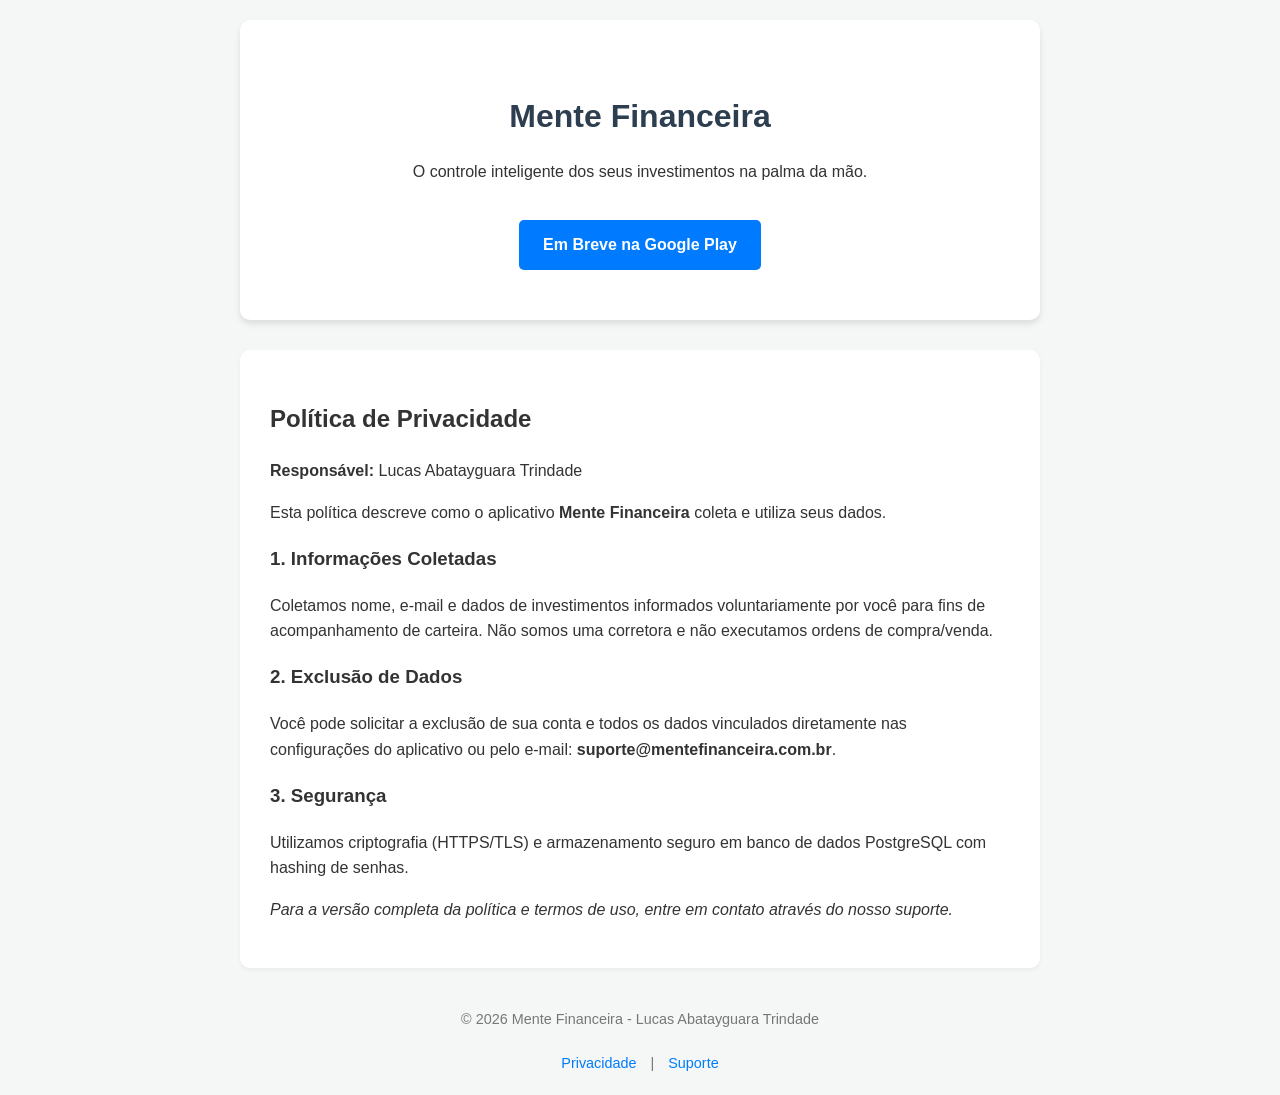
==== index.html @ f350d99e "feat: adiciona nova landing page para mente financeira" ====
<!doctype html>
<html lang="pt-br">
  <head>
    <meta charset="UTF-8" />
    <meta name="viewport" content="width=device-width, initial-scale=1.0" />
    <title>Mente Financeira - Seu App de Investimentos</title>
    <style>
      body {
        font-family:
          -apple-system, BlinkMacSystemFont, "Segoe UI", Roboto, Helvetica,
          Arial, sans-serif;
        line-height: 1.6;
        color: #333;
        max-width: 800px;
        margin: 0 auto;
        padding: 20px;
        background-color: #f4f7f6;
      }
      header {
        text-align: center;
        padding: 50px 0;
        background: #fff;
        border-radius: 10px;
        box-shadow: 0 4px 6px rgba(0, 0, 0, 0.1);
        margin-bottom: 30px;
      }
      h1 {
        color: #2c3e50;
        margin-bottom: 10px;
      }
      .content-box {
        background: #fff;
        padding: 30px;
        border-radius: 10px;
        box-shadow: 0 2px 4px rgba(0, 0, 0, 0.05);
      }
      .btn {
        display: inline-block;
        background: #007bff;
        color: white;
        padding: 12px 24px;
        text-decoration: none;
        border-radius: 5px;
        font-weight: bold;
        margin-top: 20px;
      }
      footer {
        text-align: center;
        margin-top: 40px;
        font-size: 0.9em;
        color: #777;
      }
      nav {
        margin-top: 20px;
      }
      nav a {
        margin: 0 10px;
        color: #007bff;
        text-decoration: none;
      }
      hr {
        border: 0;
        border-top: 1px solid #eee;
        margin: 30px 0;
      }
    </style>
  </head>
  <body>
    <header>
      <h1>Mente Financeira</h1>
      <p>O controle inteligente dos seus investimentos na palma da mão.</p>
      <div class="btn">Em Breve na Google Play</div>
    </header>

    <div class="content-box" id="politica">
      <h2>Política de Privacidade</h2>
      <p><strong>Responsável:</strong> Lucas Abatayguara Trindade</p>
      <p>
        Esta política descreve como o aplicativo
        <strong>Mente Financeira</strong> coleta e utiliza seus dados.
      </p>

      <h3>1. Informações Coletadas</h3>
      <p>
        Coletamos nome, e-mail e dados de investimentos informados
        voluntariamente por você para fins de acompanhamento de carteira. Não
        somos uma corretora e não executamos ordens de compra/venda.
      </p>

      <h3>2. Exclusão de Dados</h3>
      <p>
        Você pode solicitar a exclusão de sua conta e todos os dados vinculados
        diretamente nas configurações do aplicativo ou pelo e-mail:
        <strong>suporte@mentefinanceira.com.br</strong>.
      </p>

      <h3>3. Segurança</h3>
      <p>
        Utilizamos criptografia (HTTPS/TLS) e armazenamento seguro em banco de
        dados PostgreSQL com hashing de senhas.
      </p>

      <p>
        <em
          >Para a versão completa da política e termos de uso, entre em contato
          através do nosso suporte.</em
        >
      </p>
    </div>

    <footer>
      &copy; 2026 Mente Financeira - Lucas Abatayguara Trindade
      <nav>
        <a href="#politica">Privacidade</a> |
        <a href="mailto:suporte@mentefinanceira.com.br">Suporte</a>
      </nav>
    </footer>
  </body>
</html>
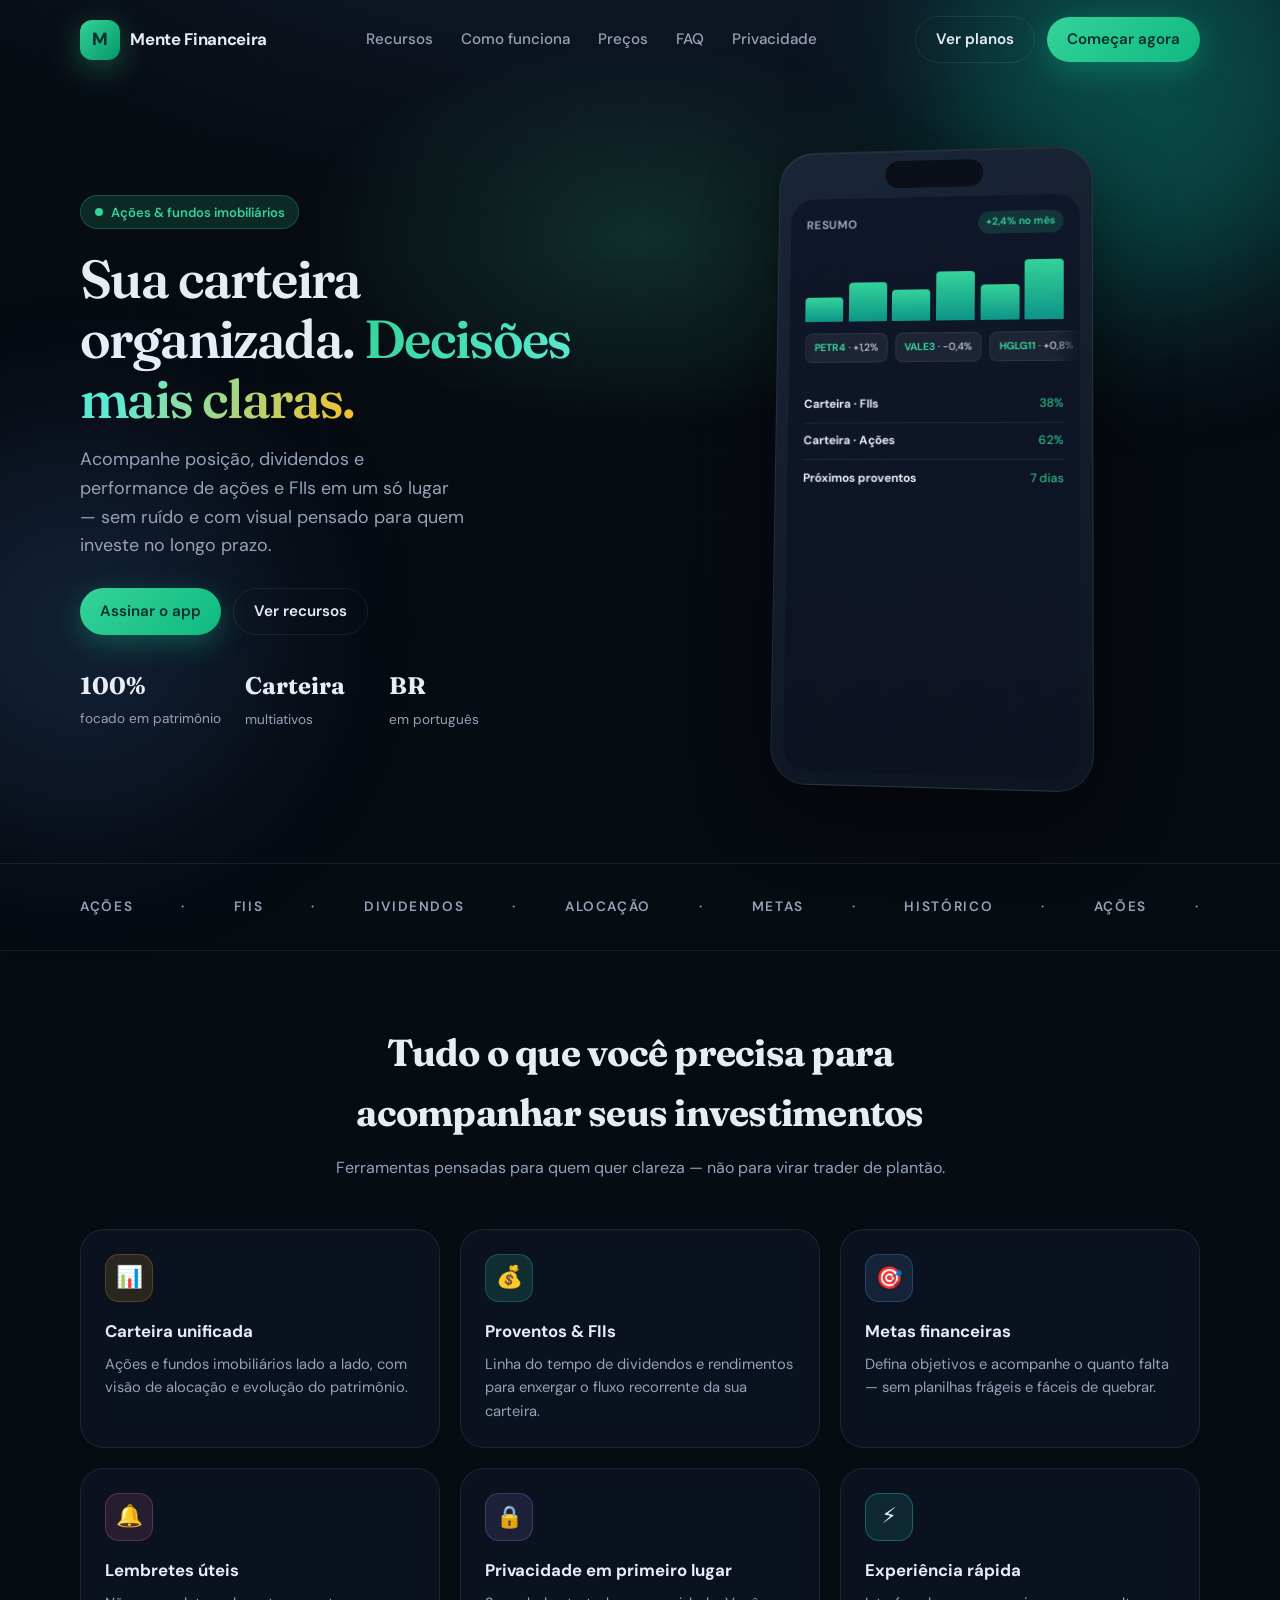
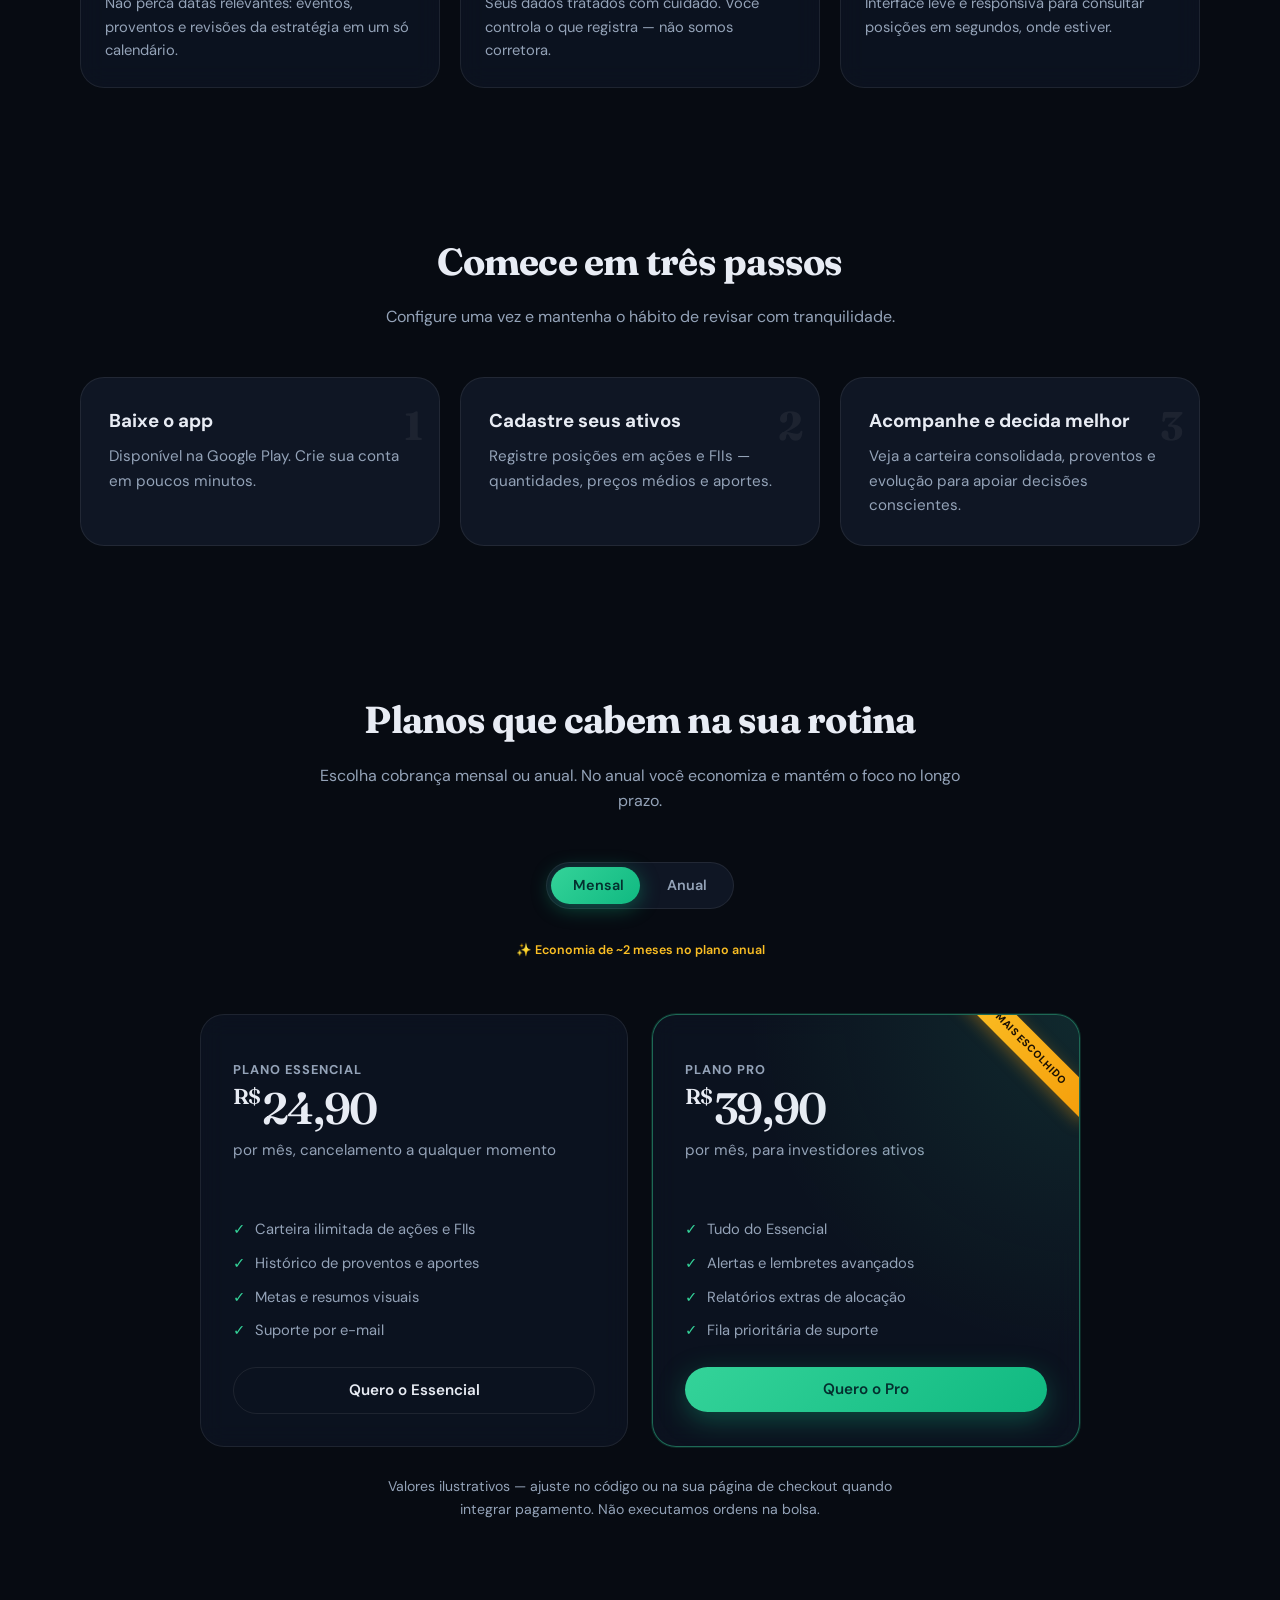
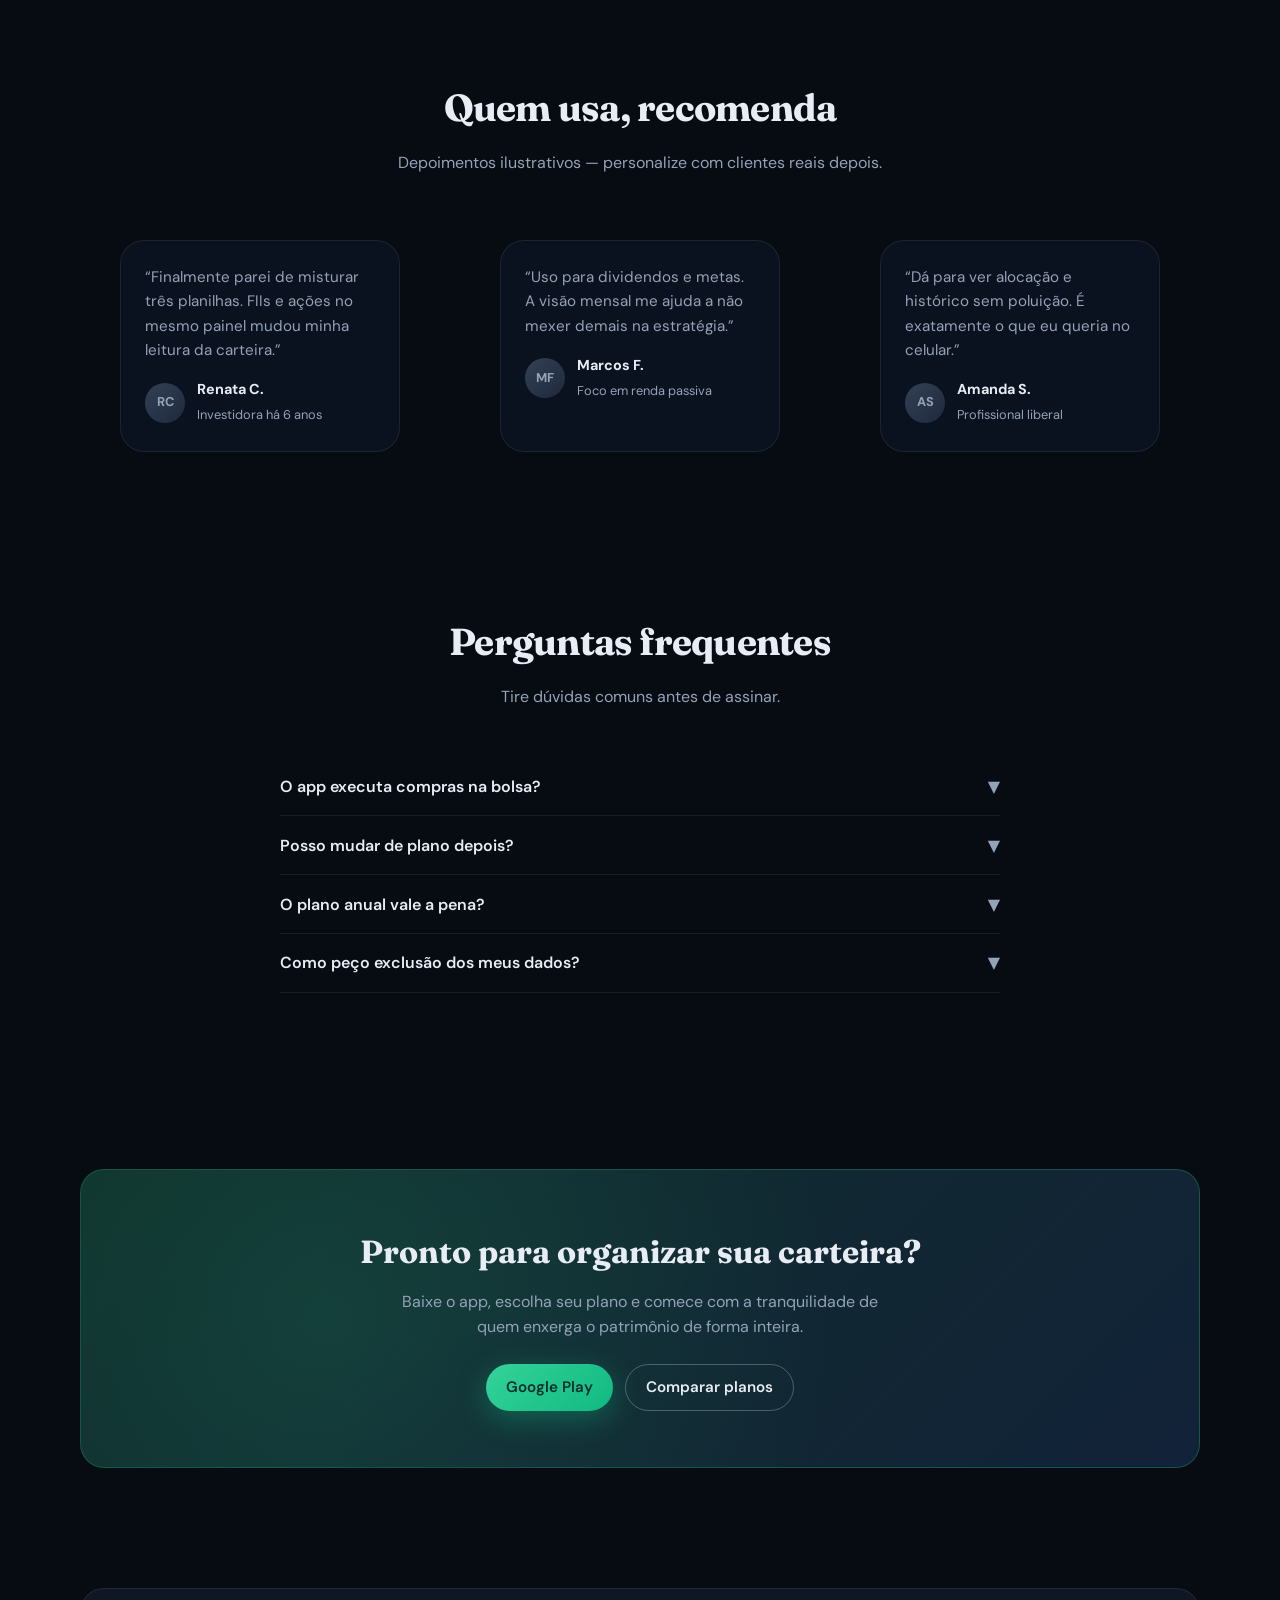
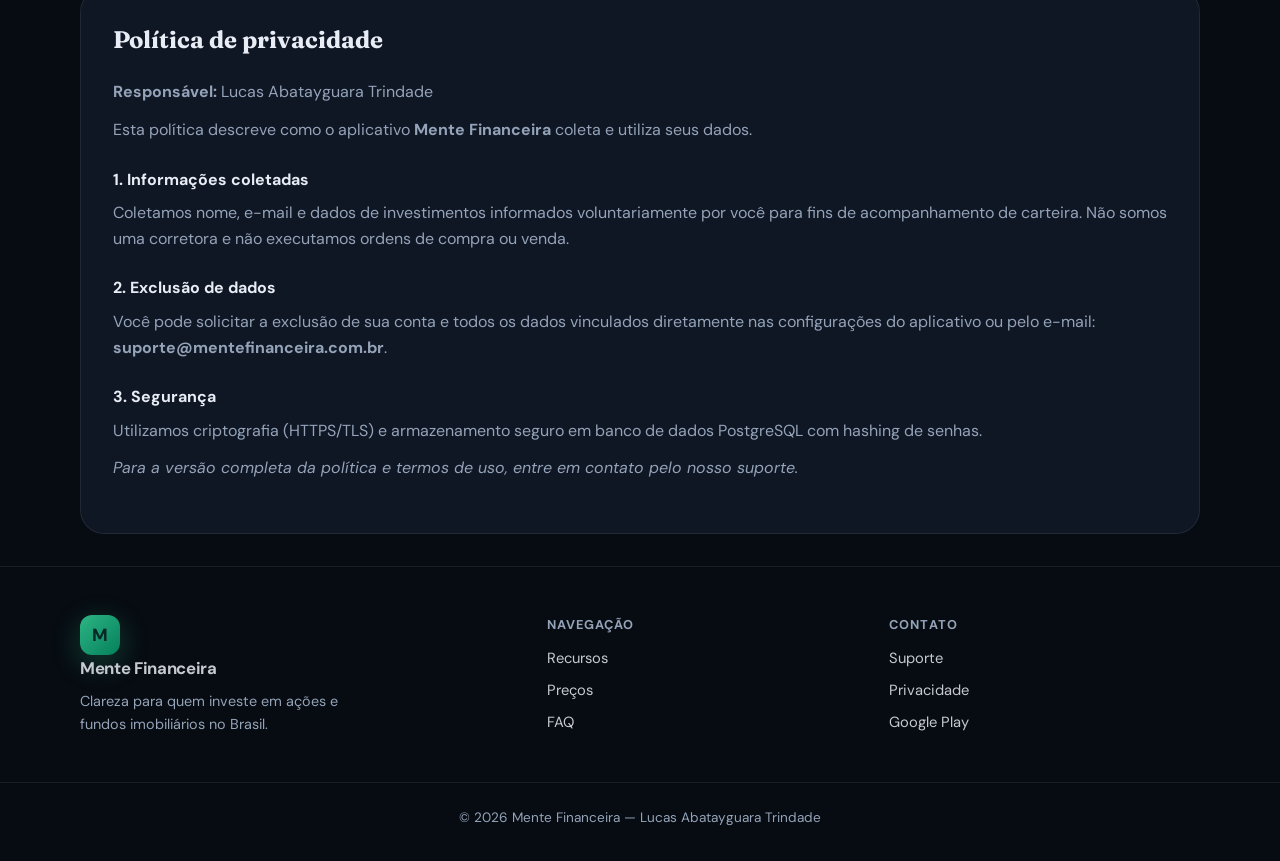
==== commit 87d086a7: "feat: criando landing page" ====
--- a/index.html
+++ b/index.html
@@ -1,119 +1,1957 @@
 <!doctype html>
-<html lang="pt-br">
+<html lang="pt-BR">
   <head>
     <meta charset="UTF-8" />
     <meta name="viewport" content="width=device-width, initial-scale=1.0" />
-    <title>Mente Financeira - Seu App de Investimentos</title>
+    <meta
+      name="description"
+      content="Mente Financeira — acompanhe ações e fundos imobiliários com clareza. Planos mensal e anual."
+    />
+    <title>Mente Financeira — Ações & FIIs na palma da mão</title>
+    <link rel="preconnect" href="https://fonts.googleapis.com" />
+    <link rel="preconnect" href="https://fonts.gstatic.com" crossorigin />
+    <link
+      href="https://fonts.googleapis.com/css2?family=DM+Sans:ital,opsz,wght@0,9..40,100..1000;1,9..40,100..1000&family=Fraunces:ital,opsz,wght@0,9..144,500;0,9..144,600;0,9..144,700;1,9..144,600&display=swap"
+      rel="stylesheet"
+    />
     <style>
+      :root {
+        --bg-deep: #070b12;
+        --bg-card: rgba(15, 22, 36, 0.72);
+        --bg-card-solid: #0f1624;
+        --border: rgba(255, 255, 255, 0.08);
+        --text: #e8ecf4;
+        --muted: #94a3b8;
+        --accent: #34d399;
+        --accent-dim: rgba(52, 211, 153, 0.15);
+        --gold: #fbbf24;
+        --gold-dim: rgba(251, 191, 36, 0.12);
+        --danger: #f87171;
+        --radius: 16px;
+        --radius-lg: 24px;
+        --shadow: 0 24px 80px rgba(0, 0, 0, 0.45);
+        --font-sans: "DM Sans", system-ui, -apple-system, sans-serif;
+        --font-display: "Fraunces", Georgia, serif;
+      }
+
+      *,
+      *::before,
+      *::after {
+        box-sizing: border-box;
+      }
+
+      html {
+        scroll-behavior: smooth;
+      }
+
+      @media (prefers-reduced-motion: reduce) {
+        html {
+          scroll-behavior: auto;
+        }
+        *,
+        *::before,
+        *::after {
+          animation-duration: 0.01ms !important;
+          animation-iteration-count: 1 !important;
+          transition-duration: 0.01ms !important;
+        }
+        .orb,
+        .grid-bg,
+        .hero-glow {
+          animation: none !important;
+        }
+      }
+
       body {
-        font-family:
-          -apple-system, BlinkMacSystemFont, "Segoe UI", Roboto, Helvetica,
-          Arial, sans-serif;
+        margin: 0;
+        font-family: var(--font-sans);
+        font-optical-sizing: auto;
+        color: var(--text);
+        background: var(--bg-deep);
         line-height: 1.6;
-        color: #333;
-        max-width: 800px;
-        margin: 0 auto;
-        padding: 20px;
-        background-color: #f4f7f6;
-      }
-      header {
+        overflow-x: hidden;
+      }
+
+      .skip-link {
+        position: absolute;
+        left: -999px;
+        top: 0;
+        background: var(--accent);
+        color: #042f2e;
+        padding: 0.75rem 1rem;
+        z-index: 9999;
+        font-weight: 600;
+        border-radius: 0 0 8px 0;
+      }
+      .skip-link:focus {
+        left: 0;
+      }
+
+      /* Ambient background */
+      .page-bg {
+        position: fixed;
+        inset: 0;
+        z-index: -2;
+        background: radial-gradient(
+            ellipse 120% 80% at 50% -20%,
+            #122032 0%,
+            var(--bg-deep) 55%
+          ),
+          var(--bg-deep);
+      }
+
+      .grid-bg {
+        position: fixed;
+        inset: 0;
+        z-index: -1;
+        background-image: linear-gradient(
+            rgba(255, 255, 255, 0.03) 1px,
+            transparent 1px
+          ),
+          linear-gradient(90deg, rgba(255, 255, 255, 0.03) 1px, transparent 1px);
+        background-size: 64px 64px;
+        mask-image: radial-gradient(ellipse 80% 60% at 50% 30%, black, transparent);
+        animation: grid-pan 80s linear infinite;
+        opacity: 0.5;
+      }
+
+      @keyframes grid-pan {
+        0% {
+          background-position: 0 0, 0 0;
+        }
+        100% {
+          background-position: 64px 64px, 64px 64px;
+        }
+      }
+
+      .orb {
+        position: fixed;
+        border-radius: 50%;
+        filter: blur(80px);
+        opacity: 0.45;
+        z-index: -1;
+        pointer-events: none;
+      }
+      .orb-1 {
+        width: 420px;
+        height: 420px;
+        background: #0d9488;
+        top: -120px;
+        right: -80px;
+        animation: float-1 18s ease-in-out infinite;
+      }
+      .orb-2 {
+        width: 360px;
+        height: 360px;
+        background: #1e3a5f;
+        bottom: 10%;
+        left: -100px;
+        animation: float-2 22s ease-in-out infinite;
+      }
+
+      @keyframes float-1 {
+        0%,
+        100% {
+          transform: translate(0, 0) scale(1);
+        }
+        50% {
+          transform: translate(-40px, 30px) scale(1.05);
+        }
+      }
+      @keyframes float-2 {
+        0%,
+        100% {
+          transform: translate(0, 0);
+        }
+        50% {
+          transform: translate(50px, -40px);
+        }
+      }
+
+      .container {
+        width: min(1120px, 92vw);
+        margin-inline: auto;
+      }
+
+      /* Header */
+      .site-header {
+        position: sticky;
+        top: 0;
+        z-index: 100;
+        padding: 1rem 0;
+        transition:
+          background 0.35s ease,
+          backdrop-filter 0.35s ease,
+          box-shadow 0.35s ease;
+      }
+      .site-header.is-scrolled {
+        background: rgba(7, 11, 18, 0.75);
+        backdrop-filter: blur(16px);
+        -webkit-backdrop-filter: blur(16px);
+        box-shadow: 0 1px 0 var(--border);
+      }
+
+      .header-inner {
+        display: flex;
+        align-items: center;
+        justify-content: space-between;
+        gap: 1rem;
+      }
+
+      .brand {
+        display: flex;
+        align-items: center;
+        gap: 0.65rem;
+        text-decoration: none;
+        color: var(--text);
+      }
+
+      .brand-mark {
+        width: 40px;
+        height: 40px;
+        border-radius: 12px;
+        background: linear-gradient(135deg, var(--accent), #059669);
+        display: grid;
+        place-items: center;
+        font-weight: 800;
+        font-size: 1.1rem;
+        color: #042f2e;
+        box-shadow: 0 8px 32px rgba(52, 211, 153, 0.35);
+        animation: mark-pulse 3s ease-in-out infinite;
+      }
+
+      @keyframes mark-pulse {
+        0%,
+        100% {
+          box-shadow: 0 8px 32px rgba(52, 211, 153, 0.35);
+        }
+        50% {
+          box-shadow: 0 12px 40px rgba(52, 211, 153, 0.5);
+        }
+      }
+
+      .brand-text {
+        font-weight: 700;
+        letter-spacing: -0.02em;
+        font-size: 1.05rem;
+      }
+
+      .nav-desktop {
+        display: flex;
+        align-items: center;
+        gap: 1.75rem;
+      }
+      .nav-desktop a {
+        color: var(--muted);
+        text-decoration: none;
+        font-size: 0.95rem;
+        font-weight: 500;
+        transition: color 0.2s;
+        position: relative;
+      }
+      .nav-desktop a::after {
+        content: "";
+        position: absolute;
+        left: 0;
+        bottom: -4px;
+        width: 0;
+        height: 2px;
+        background: var(--accent);
+        transition: width 0.25s ease;
+      }
+      .nav-desktop a:hover {
+        color: var(--text);
+      }
+      .nav-desktop a:hover::after {
+        width: 100%;
+      }
+
+      .header-actions {
+        display: flex;
+        align-items: center;
+        gap: 0.75rem;
+      }
+
+      .btn {
+        display: inline-flex;
+        align-items: center;
+        justify-content: center;
+        gap: 0.5rem;
+        padding: 0.65rem 1.25rem;
+        border-radius: 999px;
+        font-weight: 600;
+        font-size: 0.95rem;
+        text-decoration: none;
+        border: none;
+        cursor: pointer;
+        font-family: inherit;
+        transition:
+          transform 0.2s ease,
+          box-shadow 0.2s ease,
+          background 0.2s;
+      }
+      .btn:active {
+        transform: scale(0.97);
+      }
+
+      .btn-ghost {
+        background: transparent;
+        color: var(--text);
+        border: 1px solid var(--border);
+      }
+      .btn-ghost:hover {
+        border-color: rgba(255, 255, 255, 0.2);
+        background: rgba(255, 255, 255, 0.04);
+      }
+
+      .btn-primary {
+        background: linear-gradient(135deg, var(--accent), #10b981);
+        color: #042f2e;
+        box-shadow: 0 8px 28px rgba(16, 185, 129, 0.35);
+      }
+      .btn-primary:hover {
+        box-shadow: 0 12px 36px rgba(16, 185, 129, 0.45);
+        transform: translateY(-1px);
+      }
+
+      .menu-toggle {
+        display: none;
+        width: 44px;
+        height: 44px;
+        border-radius: 12px;
+        border: 1px solid var(--border);
+        background: var(--bg-card);
+        color: var(--text);
+        cursor: pointer;
+        align-items: center;
+        justify-content: center;
+      }
+
+      .nav-mobile {
+        display: none;
+        flex-direction: column;
+        gap: 0.5rem;
+        padding: 1rem 0 0;
+        border-top: 1px solid var(--border);
+        margin-top: 1rem;
+        animation: slide-down 0.35s ease;
+      }
+      .nav-mobile.is-open {
+        display: flex;
+      }
+      .nav-mobile a {
+        color: var(--text);
+        text-decoration: none;
+        padding: 0.65rem 0;
+        font-weight: 500;
+      }
+
+      @keyframes slide-down {
+        from {
+          opacity: 0;
+          transform: translateY(-8px);
+        }
+        to {
+          opacity: 1;
+          transform: translateY(0);
+        }
+      }
+
+      @media (max-width: 900px) {
+        .nav-desktop {
+          display: none;
+        }
+        .menu-toggle {
+          display: flex;
+        }
+        .header-actions .btn-ghost {
+          display: none;
+        }
+      }
+
+      /* Reveal on scroll */
+      .reveal {
+        opacity: 0;
+        transform: translateY(28px);
+        transition:
+          opacity 0.7s cubic-bezier(0.22, 1, 0.36, 1),
+          transform 0.7s cubic-bezier(0.22, 1, 0.36, 1);
+      }
+      .reveal.is-visible {
+        opacity: 1;
+        transform: translateY(0);
+      }
+
+      .reveal-stagger > * {
+        opacity: 0;
+        transform: translateY(22px);
+        transition:
+          opacity 0.65s cubic-bezier(0.22, 1, 0.36, 1),
+          transform 0.65s cubic-bezier(0.22, 1, 0.36, 1);
+      }
+      .reveal-stagger.is-visible > * {
+        opacity: 1;
+        transform: translateY(0);
+      }
+      .reveal-stagger.is-visible > *:nth-child(1) {
+        transition-delay: 0.05s;
+      }
+      .reveal-stagger.is-visible > *:nth-child(2) {
+        transition-delay: 0.1s;
+      }
+      .reveal-stagger.is-visible > *:nth-child(3) {
+        transition-delay: 0.15s;
+      }
+      .reveal-stagger.is-visible > *:nth-child(4) {
+        transition-delay: 0.2s;
+      }
+      .reveal-stagger.is-visible > *:nth-child(5) {
+        transition-delay: 0.25s;
+      }
+      .reveal-stagger.is-visible > *:nth-child(6) {
+        transition-delay: 0.3s;
+      }
+
+      /* Hero */
+      .hero {
+        padding: 4rem 0 5rem;
+        position: relative;
+      }
+
+      .hero-glow {
+        position: absolute;
+        top: 20%;
+        left: 50%;
+        translate: -50% -50%;
+        width: min(700px, 90vw);
+        height: 400px;
+        background: radial-gradient(
+          ellipse,
+          rgba(52, 211, 153, 0.18),
+          transparent 70%
+        );
+        pointer-events: none;
+        animation: hero-breathe 6s ease-in-out infinite;
+      }
+
+      @keyframes hero-breathe {
+        0%,
+        100% {
+          opacity: 0.7;
+          transform: translate(-50%, -50%) scale(1);
+        }
+        50% {
+          opacity: 1;
+          transform: translate(-50%, -50%) scale(1.05);
+        }
+      }
+
+      .hero-grid {
+        display: grid;
+        grid-template-columns: 1fr 1fr;
+        gap: 3rem;
+        align-items: center;
+      }
+
+      @media (max-width: 900px) {
+        .hero-grid {
+          grid-template-columns: 1fr;
+        }
+      }
+
+      .badge-row {
+        display: inline-flex;
+        align-items: center;
+        gap: 0.5rem;
+        padding: 0.35rem 0.85rem;
+        border-radius: 999px;
+        background: var(--accent-dim);
+        border: 1px solid rgba(52, 211, 153, 0.25);
+        color: var(--accent);
+        font-size: 0.82rem;
+        font-weight: 600;
+        margin-bottom: 1.25rem;
+        animation: fade-in-up 0.8s ease both;
+      }
+
+      .badge-dot {
+        width: 8px;
+        height: 8px;
+        border-radius: 50%;
+        background: var(--accent);
+        animation: blink 1.5s ease-in-out infinite;
+      }
+
+      @keyframes blink {
+        0%,
+        100% {
+          opacity: 1;
+        }
+        50% {
+          opacity: 0.35;
+        }
+      }
+
+      @keyframes fade-in-up {
+        from {
+          opacity: 0;
+          transform: translateY(16px);
+        }
+        to {
+          opacity: 1;
+          transform: translateY(0);
+        }
+      }
+
+      .hero h1 {
+        font-family: var(--font-display);
+        font-size: clamp(2.25rem, 5vw, 3.35rem);
+        font-weight: 600;
+        line-height: 1.12;
+        letter-spacing: -0.03em;
+        margin: 0 0 1rem;
+        animation: fade-in-up 0.9s ease 0.1s both;
+      }
+
+      .hero h1 span {
+        background: linear-gradient(120deg, var(--accent), #5eead4, var(--gold));
+        -webkit-background-clip: text;
+        background-clip: text;
+        color: transparent;
+      }
+
+      .hero-lead {
+        color: var(--muted);
+        font-size: 1.12rem;
+        max-width: 32ch;
+        margin: 0 0 1.75rem;
+        animation: fade-in-up 0.9s ease 0.2s both;
+      }
+
+      .hero-cta {
+        display: flex;
+        flex-wrap: wrap;
+        gap: 0.75rem;
+        margin-bottom: 2rem;
+        animation: fade-in-up 0.9s ease 0.3s both;
+      }
+
+      .hero-metrics {
+        display: flex;
+        flex-wrap: wrap;
+        gap: 1.5rem;
+        animation: fade-in-up 0.9s ease 0.4s both;
+      }
+
+      .metric {
+        min-width: 120px;
+      }
+      .metric strong {
+        display: block;
+        font-size: 1.5rem;
+        font-family: var(--font-display);
+        color: var(--text);
+      }
+      .metric span {
+        font-size: 0.85rem;
+        color: var(--muted);
+      }
+
+      /* Phone mockup */
+      .mock-wrap {
+        perspective: 1200px;
+        animation: fade-in-up 1s ease 0.35s both;
+      }
+
+      .phone {
+        margin-inline: auto;
+        width: min(320px, 85vw);
+        aspect-ratio: 9 / 18;
+        border-radius: 36px;
+        background: linear-gradient(160deg, #1a2538, #0d1520);
+        border: 1px solid var(--border);
+        box-shadow:
+          var(--shadow),
+          inset 0 1px 0 rgba(255, 255, 255, 0.06);
+        padding: 12px;
+        position: relative;
+        transform: rotateY(-6deg) rotateX(4deg);
+        transition: transform 0.6s cubic-bezier(0.22, 1, 0.36, 1);
+      }
+
+      .mock-wrap:hover .phone {
+        transform: rotateY(0deg) rotateX(0deg) translateY(-8px);
+      }
+
+      .phone-notch {
+        position: absolute;
+        top: 10px;
+        left: 50%;
+        translate: -50%;
+        width: 100px;
+        height: 28px;
+        background: #0a0f18;
+        border-radius: 20px;
+      }
+
+      .phone-screen {
+        margin-top: 36px;
+        height: calc(100% - 36px);
+        border-radius: 24px;
+        background: linear-gradient(180deg, #0f172a 0%, #0c1220 100%);
+        overflow: hidden;
+        position: relative;
+      }
+
+      .screen-header {
+        padding: 1rem 1rem 0.5rem;
+        display: flex;
+        justify-content: space-between;
+        align-items: center;
+      }
+      .screen-title {
+        font-size: 0.75rem;
+        font-weight: 700;
+        letter-spacing: 0.04em;
+        color: var(--muted);
+        text-transform: uppercase;
+      }
+      .screen-pill {
+        font-size: 0.65rem;
+        padding: 0.2rem 0.5rem;
+        border-radius: 999px;
+        background: var(--accent-dim);
+        color: var(--accent);
+        font-weight: 600;
+      }
+
+      .chart-bars {
+        display: flex;
+        align-items: flex-end;
+        gap: 6px;
+        height: 72px;
+        padding: 0 1rem;
+        margin-top: 0.5rem;
+      }
+      .bar {
+        flex: 1;
+        border-radius: 4px 4px 0 0;
+        background: linear-gradient(180deg, var(--accent), #0d9488);
+        animation: bar-grow 1.2s ease both;
+      }
+      .bar:nth-child(1) {
+        height: 35%;
+        animation-delay: 0.1s;
+      }
+      .bar:nth-child(2) {
+        height: 55%;
+        animation-delay: 0.2s;
+      }
+      .bar:nth-child(3) {
+        height: 45%;
+        animation-delay: 0.3s;
+      }
+      .bar:nth-child(4) {
+        height: 70%;
+        animation-delay: 0.4s;
+      }
+      .bar:nth-child(5) {
+        height: 50%;
+        animation-delay: 0.5s;
+      }
+      .bar:nth-child(6) {
+        height: 85%;
+        animation-delay: 0.6s;
+      }
+
+      @keyframes bar-grow {
+        from {
+          transform: scaleY(0);
+          transform-origin: bottom;
+        }
+        to {
+          transform: scaleY(1);
+          transform-origin: bottom;
+        }
+      }
+
+      .ticker-row {
+        display: flex;
+        gap: 0.5rem;
+        padding: 0.75rem 1rem;
+        overflow: hidden;
+        mask-image: linear-gradient(90deg, transparent, black 8%, black 92%, transparent);
+      }
+      .ticker {
+        display: flex;
+        gap: 0.5rem;
+        animation: ticker 18s linear infinite;
+      }
+
+      @keyframes ticker {
+        0% {
+          transform: translateX(0);
+        }
+        100% {
+          transform: translateX(-50%);
+        }
+      }
+
+      .chip {
+        flex-shrink: 0;
+        font-size: 0.65rem;
+        padding: 0.35rem 0.55rem;
+        border-radius: 8px;
+        background: rgba(255, 255, 255, 0.06);
+        border: 1px solid var(--border);
+        white-space: nowrap;
+      }
+      .chip b {
+        color: var(--accent);
+      }
+
+      .asset-list {
+        padding: 0.75rem 1rem;
+      }
+      .asset {
+        display: flex;
+        align-items: center;
+        justify-content: space-between;
+        padding: 0.55rem 0;
+        border-bottom: 1px solid var(--border);
+        font-size: 0.75rem;
+      }
+      .asset:last-child {
+        border-bottom: none;
+      }
+      .asset .sym {
+        font-weight: 700;
+        color: var(--text);
+      }
+      .asset .up {
+        color: var(--accent);
+      }
+
+      /* Logo strip */
+      .strip {
+        padding: 2rem 0;
+        border-block: 1px solid var(--border);
+        overflow: hidden;
+      }
+      .strip-inner {
+        display: flex;
+        gap: 3rem;
+        animation: marquee 28s linear infinite;
+        width: max-content;
+        color: var(--muted);
+        font-size: 0.85rem;
+        font-weight: 600;
+        text-transform: uppercase;
+        letter-spacing: 0.12em;
+      }
+
+      @keyframes marquee {
+        0% {
+          transform: translateX(0);
+        }
+        100% {
+          transform: translateX(-50%);
+        }
+      }
+
+      /* Sections */
+      section {
+        padding: 4.5rem 0;
+      }
+
+      .section-head {
         text-align: center;
-        padding: 50px 0;
-        background: #fff;
-        border-radius: 10px;
-        box-shadow: 0 4px 6px rgba(0, 0, 0, 0.1);
-        margin-bottom: 30px;
-      }
-      h1 {
-        color: #2c3e50;
-        margin-bottom: 10px;
-      }
-      .content-box {
-        background: #fff;
-        padding: 30px;
-        border-radius: 10px;
-        box-shadow: 0 2px 4px rgba(0, 0, 0, 0.05);
-      }
-      .btn {
-        display: inline-block;
-        background: #007bff;
-        color: white;
-        padding: 12px 24px;
+        max-width: 640px;
+        margin: 0 auto 3rem;
+      }
+      .section-head h2 {
+        font-family: var(--font-display);
+        font-size: clamp(1.75rem, 3.5vw, 2.35rem);
+        margin: 0 0 0.75rem;
+        letter-spacing: -0.02em;
+      }
+      .section-head p {
+        color: var(--muted);
+        margin: 0;
+      }
+
+      .features {
+        display: grid;
+        grid-template-columns: repeat(3, 1fr);
+        gap: 1.25rem;
+      }
+
+      @media (max-width: 900px) {
+        .features {
+          grid-template-columns: 1fr;
+        }
+      }
+
+      .feature-card {
+        background: var(--bg-card);
+        border: 1px solid var(--border);
+        border-radius: var(--radius-lg);
+        padding: 1.5rem;
+        backdrop-filter: blur(12px);
+        transition:
+          transform 0.35s cubic-bezier(0.22, 1, 0.36, 1),
+          border-color 0.35s,
+          box-shadow 0.35s;
+      }
+      .feature-card:hover {
+        transform: translateY(-6px);
+        border-color: rgba(52, 211, 153, 0.35);
+        box-shadow: 0 20px 50px rgba(0, 0, 0, 0.35);
+      }
+
+      .feature-icon {
+        width: 48px;
+        height: 48px;
+        border-radius: 14px;
+        display: grid;
+        place-items: center;
+        font-size: 1.35rem;
+        margin-bottom: 1rem;
+        background: var(--gold-dim);
+        border: 1px solid rgba(251, 191, 36, 0.2);
+      }
+      .feature-card:nth-child(2) .feature-icon {
+        background: var(--accent-dim);
+        border-color: rgba(52, 211, 153, 0.25);
+      }
+      .feature-card:nth-child(3) .feature-icon {
+        background: rgba(96, 165, 250, 0.12);
+        border-color: rgba(96, 165, 250, 0.25);
+      }
+      .feature-card:nth-child(4) .feature-icon {
+        background: rgba(244, 114, 182, 0.12);
+        border-color: rgba(244, 114, 182, 0.25);
+      }
+      .feature-card:nth-child(5) .feature-icon {
+        background: rgba(167, 139, 250, 0.12);
+        border-color: rgba(167, 139, 250, 0.25);
+      }
+      .feature-card:nth-child(6) .feature-icon {
+        background: rgba(52, 211, 211, 0.12);
+        border-color: rgba(45, 212, 191, 0.35);
+      }
+
+      .feature-card h3 {
+        margin: 0 0 0.5rem;
+        font-size: 1.05rem;
+      }
+      .feature-card p {
+        margin: 0;
+        color: var(--muted);
+        font-size: 0.92rem;
+      }
+
+      /* Steps */
+      .steps {
+        display: grid;
+        grid-template-columns: repeat(3, 1fr);
+        gap: 1.25rem;
+        counter-reset: step;
+      }
+
+      @media (max-width: 768px) {
+        .steps {
+          grid-template-columns: 1fr;
+        }
+      }
+
+      .step {
+        position: relative;
+        padding: 1.75rem;
+        border-radius: var(--radius-lg);
+        background: var(--bg-card-solid);
+        border: 1px solid var(--border);
+        overflow: hidden;
+      }
+      .step::before {
+        counter-increment: step;
+        content: counter(step);
+        position: absolute;
+        right: 1rem;
+        top: 1rem;
+        font-family: var(--font-display);
+        font-size: 2.5rem;
+        font-weight: 700;
+        color: rgba(255, 255, 255, 0.06);
+      }
+      .step h3 {
+        margin: 0 0 0.5rem;
+      }
+      .step p {
+        margin: 0;
+        color: var(--muted);
+        font-size: 0.95rem;
+      }
+
+      /* Pricing */
+      .pricing-toggle-wrap {
+        display: flex;
+        flex-direction: column;
+        align-items: center;
+        gap: 1.25rem;
+        margin-bottom: 2.5rem;
+      }
+
+      .pricing-toggle {
+        display: inline-flex;
+        padding: 4px;
+        border-radius: 999px;
+        background: var(--bg-card-solid);
+        border: 1px solid var(--border);
+        position: relative;
+      }
+
+      .pricing-toggle button {
+        position: relative;
+        z-index: 1;
+        border: none;
+        background: transparent;
+        color: var(--muted);
+        font-family: inherit;
+        font-weight: 600;
+        font-size: 0.9rem;
+        padding: 0.6rem 1.35rem;
+        border-radius: 999px;
+        cursor: pointer;
+        transition: color 0.3s;
+      }
+      .pricing-toggle button.is-active {
+        color: #042f2e;
+      }
+
+      .toggle-pill {
+        position: absolute;
+        top: 4px;
+        left: 4px;
+        height: calc(100% - 8px);
+        width: calc(50% - 4px);
+        border-radius: 999px;
+        background: linear-gradient(135deg, var(--accent), #10b981);
+        transition: transform 0.45s cubic-bezier(0.34, 1.56, 0.64, 1);
+        box-shadow: 0 4px 20px rgba(16, 185, 129, 0.4);
+      }
+      .pricing-toggle[data-period="yearly"] .toggle-pill {
+        transform: translateX(100%);
+      }
+
+      .save-badge {
+        font-size: 0.78rem;
+        color: var(--gold);
+        font-weight: 600;
+        display: flex;
+        align-items: center;
+        gap: 0.35rem;
+        animation: fade-in-up 0.5s ease both;
+      }
+
+      .pricing-cards {
+        display: grid;
+        grid-template-columns: repeat(2, 1fr);
+        gap: 1.5rem;
+        max-width: 880px;
+        margin-inline: auto;
+      }
+
+      @media (max-width: 768px) {
+        .pricing-cards {
+          grid-template-columns: 1fr;
+        }
+      }
+
+      .price-card {
+        border-radius: var(--radius-lg);
+        padding: 2rem;
+        border: 1px solid var(--border);
+        background: var(--bg-card);
+        backdrop-filter: blur(12px);
+        position: relative;
+        overflow: hidden;
+        transition:
+          transform 0.4s cubic-bezier(0.22, 1, 0.36, 1),
+          border-color 0.4s;
+      }
+
+      .price-card.popular {
+        border-color: rgba(52, 211, 153, 0.45);
+        box-shadow: 0 0 0 1px rgba(52, 211, 153, 0.15);
+      }
+
+      .price-card.popular::before {
+        content: "";
+        position: absolute;
+        inset: 0;
+        background: radial-gradient(
+          ellipse at top right,
+          rgba(52, 211, 153, 0.12),
+          transparent 55%
+        );
+        pointer-events: none;
+      }
+
+      .price-card:hover {
+        transform: translateY(-4px);
+      }
+
+      .price-label {
+        font-size: 0.8rem;
+        text-transform: uppercase;
+        letter-spacing: 0.08em;
+        color: var(--muted);
+        font-weight: 700;
+        margin-bottom: 0.35rem;
+      }
+
+      .price-amount {
+        font-family: var(--font-display);
+        font-size: 2.75rem;
+        font-weight: 600;
+        letter-spacing: -0.03em;
+        margin: 0;
+        line-height: 1;
+      }
+
+      .price-amount .currency {
+        font-size: 1.35rem;
+        vertical-align: top;
+        margin-right: 0.15rem;
+      }
+
+      .price-period {
+        color: var(--muted);
+        font-size: 0.95rem;
+        margin: 0.5rem 0 1.25rem;
+      }
+
+      .price-equivalent {
+        font-size: 0.88rem;
+        color: var(--accent);
+        font-weight: 600;
+        min-height: 1.4em;
+        margin-bottom: 1rem;
+      }
+
+      .price-equivalent.is-hidden {
+        opacity: 0;
+      }
+
+      .price-list {
+        list-style: none;
+        margin: 0 0 1.5rem;
+        padding: 0;
+      }
+      .price-list li {
+        display: flex;
+        align-items: flex-start;
+        gap: 0.6rem;
+        margin-bottom: 0.65rem;
+        font-size: 0.92rem;
+        color: var(--muted);
+      }
+      .price-list li::before {
+        content: "✓";
+        color: var(--accent);
+        font-weight: 800;
+        flex-shrink: 0;
+      }
+
+      .ribbon {
+        position: absolute;
+        top: 1.25rem;
+        right: -2.5rem;
+        rotate: 45deg;
+        background: linear-gradient(90deg, var(--gold), #f59e0b);
+        color: #1a1003;
+        font-size: 0.65rem;
+        font-weight: 800;
+        text-transform: uppercase;
+        letter-spacing: 0.06em;
+        padding: 0.35rem 2.5rem;
+        box-shadow: 0 4px 16px rgba(245, 158, 11, 0.35);
+      }
+
+      /* Testimonials */
+      .testimonials {
+        display: grid;
+        grid-template-columns: repeat(3, 1fr);
+        gap: 1.25rem;
+      }
+
+      @media (max-width: 900px) {
+        .testimonials {
+          grid-template-columns: 1fr;
+        }
+      }
+
+      .quote-card {
+        padding: 1.5rem;
+        border-radius: var(--radius-lg);
+        background: var(--bg-card);
+        border: 1px solid var(--border);
+        transition: border-color 0.3s;
+      }
+      .quote-card:hover {
+        border-color: rgba(255, 255, 255, 0.14);
+      }
+      .quote-card p {
+        margin: 0 0 1rem;
+        color: var(--muted);
+        font-size: 0.95rem;
+      }
+      .quote-author {
+        display: flex;
+        align-items: center;
+        gap: 0.75rem;
+      }
+      .avatar {
+        width: 40px;
+        height: 40px;
+        border-radius: 50%;
+        background: linear-gradient(135deg, #334155, #1e293b);
+        display: grid;
+        place-items: center;
+        font-size: 0.85rem;
+        font-weight: 700;
+      }
+      .quote-author strong {
+        display: block;
+        font-size: 0.9rem;
+      }
+      .quote-author span {
+        font-size: 0.8rem;
+        color: var(--muted);
+      }
+
+      /* FAQ */
+      .faq {
+        max-width: 720px;
+        margin-inline: auto;
+      }
+      .faq-item {
+        border-bottom: 1px solid var(--border);
+      }
+      .faq-item button {
+        width: 100%;
+        display: flex;
+        align-items: center;
+        justify-content: space-between;
+        gap: 1rem;
+        padding: 1.15rem 0;
+        background: none;
+        border: none;
+        color: var(--text);
+        font-family: inherit;
+        font-size: 1rem;
+        font-weight: 600;
+        text-align: left;
+        cursor: pointer;
+      }
+      .faq-item button .chev {
+        transition: transform 0.35s cubic-bezier(0.34, 1.56, 0.64, 1);
+        color: var(--muted);
+        flex-shrink: 0;
+      }
+      .faq-item.is-open button .chev {
+        transform: rotate(180deg);
+      }
+      .faq-panel {
+        max-height: 0;
+        overflow: hidden;
+        transition: max-height 0.45s ease;
+      }
+      .faq-panel-inner {
+        padding-bottom: 1.15rem;
+        color: var(--muted);
+        font-size: 0.95rem;
+      }
+
+      /* CTA */
+      .cta-band {
+        margin: 2rem 0 0;
+        padding: 3.5rem 2rem;
+        border-radius: var(--radius-lg);
+        text-align: center;
+        background: linear-gradient(
+          135deg,
+          rgba(52, 211, 153, 0.18),
+          rgba(30, 58, 95, 0.5)
+        );
+        border: 1px solid rgba(52, 211, 153, 0.25);
+        position: relative;
+        overflow: hidden;
+      }
+      .cta-band::before {
+        content: "";
+        position: absolute;
+        inset: -40% -20%;
+        background: radial-gradient(
+          circle at 30% 50%,
+          rgba(52, 211, 153, 0.12),
+          transparent 45%
+        );
+        animation: cta-shimmer 8s ease-in-out infinite;
+      }
+
+      @keyframes cta-shimmer {
+        0%,
+        100% {
+          transform: translateX(0) rotate(0deg);
+        }
+        50% {
+          transform: translateX(4%) rotate(3deg);
+        }
+      }
+
+      .cta-band h2 {
+        font-family: var(--font-display);
+        margin: 0 0 0.75rem;
+        position: relative;
+        font-size: clamp(1.5rem, 3vw, 2rem);
+      }
+      .cta-band p {
+        color: var(--muted);
+        margin: 0 0 1.5rem;
+        position: relative;
+        max-width: 480px;
+        margin-inline: auto;
+      }
+      .cta-band .btn-wrap {
+        position: relative;
+        display: flex;
+        flex-wrap: wrap;
+        gap: 0.75rem;
+        justify-content: center;
+      }
+
+      /* Footer */
+      .site-footer {
+        padding: 3rem 0 2rem;
+        border-top: 1px solid var(--border);
+        margin-top: 2rem;
+      }
+      .footer-grid {
+        display: grid;
+        grid-template-columns: 1.4fr 1fr 1fr;
+        gap: 2rem;
+      }
+      @media (max-width: 768px) {
+        .footer-grid {
+          grid-template-columns: 1fr;
+        }
+      }
+      .site-footer .brand {
+        margin-bottom: 0.5rem;
+      }
+      .footer-col p {
+        color: var(--muted);
+        font-size: 0.9rem;
+        margin: 0.5rem 0 0;
+        max-width: 28ch;
+      }
+      .footer-col h4 {
+        font-size: 0.8rem;
+        text-transform: uppercase;
+        letter-spacing: 0.08em;
+        color: var(--muted);
+        margin: 0 0 0.75rem;
+      }
+      .footer-col a {
+        display: block;
+        color: var(--text);
         text-decoration: none;
-        border-radius: 5px;
-        font-weight: bold;
-        margin-top: 20px;
-      }
-      footer {
+        font-size: 0.92rem;
+        margin-bottom: 0.5rem;
+        opacity: 0.85;
+        transition: opacity 0.2s;
+      }
+      .footer-col a:hover {
+        opacity: 1;
+        color: var(--accent);
+      }
+      .footer-bottom {
+        margin-top: 2.5rem;
+        padding-top: 1.5rem;
+        border-top: 1px solid var(--border);
         text-align: center;
-        margin-top: 40px;
-        font-size: 0.9em;
-        color: #777;
-      }
-      nav {
-        margin-top: 20px;
-      }
-      nav a {
-        margin: 0 10px;
-        color: #007bff;
-        text-decoration: none;
-      }
-      hr {
-        border: 0;
-        border-top: 1px solid #eee;
-        margin: 30px 0;
+        color: var(--muted);
+        font-size: 0.85rem;
+      }
+
+      /* Privacy (legal) */
+      .legal-section {
+        background: var(--bg-card-solid);
+        border: 1px solid var(--border);
+        border-radius: var(--radius-lg);
+        padding: 2rem 2rem 2.5rem;
+        margin: 3rem 0 0;
+      }
+      .legal-section h2 {
+        font-family: var(--font-display);
+        margin-top: 0;
+      }
+      .legal-section h3 {
+        font-size: 1rem;
+        margin: 1.5rem 0 0.5rem;
+      }
+      .legal-section p {
+        color: var(--muted);
+        margin: 0 0 0.75rem;
       }
     </style>
   </head>
   <body>
-    <header>
-      <h1>Mente Financeira</h1>
-      <p>O controle inteligente dos seus investimentos na palma da mão.</p>
-      <div class="btn">Em Breve na Google Play</div>
+    <a class="skip-link" href="#conteudo">Pular para o conteúdo</a>
+    <div class="page-bg" aria-hidden="true"></div>
+    <div class="grid-bg" aria-hidden="true"></div>
+    <div class="orb orb-1" aria-hidden="true"></div>
+    <div class="orb orb-2" aria-hidden="true"></div>
+
+    <header class="site-header" id="topo">
+      <div class="container header-inner">
+        <a class="brand" href="#topo">
+          <span class="brand-mark" aria-hidden="true">M</span>
+          <span class="brand-text">Mente Financeira</span>
+        </a>
+        <nav class="nav-desktop" aria-label="Principal">
+          <a href="#recursos">Recursos</a>
+          <a href="#como-funciona">Como funciona</a>
+          <a href="#precos">Preços</a>
+          <a href="#faq">FAQ</a>
+          <a href="#politica">Privacidade</a>
+        </nav>
+        <div class="header-actions">
+          <a class="btn btn-ghost" href="#precos">Ver planos</a>
+          <a class="btn btn-primary" href="#cta">Começar agora</a>
+          <button
+            type="button"
+            class="menu-toggle"
+            aria-expanded="false"
+            aria-controls="nav-mobile"
+            aria-label="Abrir menu"
+          >
+            ☰
+          </button>
+        </div>
+      </div>
+      <div class="container">
+        <div id="nav-mobile" class="nav-mobile" hidden>
+          <a href="#recursos">Recursos</a>
+          <a href="#como-funciona">Como funciona</a>
+          <a href="#precos">Preços</a>
+          <a href="#faq">FAQ</a>
+          <a href="#politica">Privacidade</a>
+          <a class="btn btn-primary" href="#cta" style="margin-top: 0.5rem; text-align: center"
+            >Começar agora</a
+          >
+        </div>
+      </div>
     </header>
 
-    <div class="content-box" id="politica">
-      <h2>Política de Privacidade</h2>
-      <p><strong>Responsável:</strong> Lucas Abatayguara Trindade</p>
-      <p>
-        Esta política descreve como o aplicativo
-        <strong>Mente Financeira</strong> coleta e utiliza seus dados.
-      </p>
-
-      <h3>1. Informações Coletadas</h3>
-      <p>
-        Coletamos nome, e-mail e dados de investimentos informados
-        voluntariamente por você para fins de acompanhamento de carteira. Não
-        somos uma corretora e não executamos ordens de compra/venda.
-      </p>
-
-      <h3>2. Exclusão de Dados</h3>
-      <p>
-        Você pode solicitar a exclusão de sua conta e todos os dados vinculados
-        diretamente nas configurações do aplicativo ou pelo e-mail:
-        <strong>suporte@mentefinanceira.com.br</strong>.
-      </p>
-
-      <h3>3. Segurança</h3>
-      <p>
-        Utilizamos criptografia (HTTPS/TLS) e armazenamento seguro em banco de
-        dados PostgreSQL com hashing de senhas.
-      </p>
-
-      <p>
-        <em
-          >Para a versão completa da política e termos de uso, entre em contato
-          através do nosso suporte.</em
-        >
-      </p>
-    </div>
-
-    <footer>
-      &copy; 2026 Mente Financeira - Lucas Abatayguara Trindade
-      <nav>
-        <a href="#politica">Privacidade</a> |
-        <a href="mailto:suporte@mentefinanceira.com.br">Suporte</a>
-      </nav>
+    <main id="conteudo">
+      <section class="hero">
+        <div class="hero-glow" aria-hidden="true"></div>
+        <div class="container hero-grid">
+          <div>
+            <div class="badge-row">
+              <span class="badge-dot" aria-hidden="true"></span>
+              Ações &amp; fundos imobiliários
+            </div>
+            <h1>
+              Sua carteira organizada. <span>Decisões mais claras.</span>
+            </h1>
+            <p class="hero-lead">
+              Acompanhe posição, dividendos e performance de ações e FIIs em um
+              só lugar — sem ruído e com visual pensado para quem investe no
+              longo prazo.
+            </p>
+            <div class="hero-cta">
+              <a class="btn btn-primary" href="#precos">Assinar o app</a>
+              <a class="btn btn-ghost" href="#recursos">Ver recursos</a>
+            </div>
+            <div class="hero-metrics">
+              <div class="metric">
+                <strong>100%</strong>
+                <span>focado em patrimônio</span>
+              </div>
+              <div class="metric">
+                <strong>Carteira</strong>
+                <span>multiativos</span>
+              </div>
+              <div class="metric">
+                <strong>BR</strong>
+                <span>em português</span>
+              </div>
+            </div>
+          </div>
+          <div class="mock-wrap">
+            <div class="phone" role="img" aria-label="Prévia ilustrativa do aplicativo">
+              <div class="phone-notch"></div>
+              <div class="phone-screen">
+                <div class="screen-header">
+                  <span class="screen-title">Resumo</span>
+                  <span class="screen-pill">+2,4% no mês</span>
+                </div>
+                <div class="chart-bars" aria-hidden="true">
+                  <span class="bar"></span>
+                  <span class="bar"></span>
+                  <span class="bar"></span>
+                  <span class="bar"></span>
+                  <span class="bar"></span>
+                  <span class="bar"></span>
+                </div>
+                <div class="ticker-row" aria-hidden="true">
+                  <div class="ticker">
+                    <span class="chip"><b>PETR4</b> · +1,2%</span>
+                    <span class="chip"><b>VALE3</b> · −0,4%</span>
+                    <span class="chip"><b>HGLG11</b> · +0,8%</span>
+                    <span class="chip"><b>XPML11</b> · +0,3%</span>
+                    <span class="chip"><b>PETR4</b> · +1,2%</span>
+                    <span class="chip"><b>VALE3</b> · −0,4%</span>
+                    <span class="chip"><b>HGLG11</b> · +0,8%</span>
+                    <span class="chip"><b>XPML11</b> · +0,3%</span>
+                  </div>
+                </div>
+                <div class="asset-list">
+                  <div class="asset">
+                    <span class="sym">Carteira · FIIs</span>
+                    <span class="up">38%</span>
+                  </div>
+                  <div class="asset">
+                    <span class="sym">Carteira · Ações</span>
+                    <span class="up">62%</span>
+                  </div>
+                  <div class="asset">
+                    <span class="sym">Próximos proventos</span>
+                    <span class="up">7 dias</span>
+                  </div>
+                </div>
+              </div>
+            </div>
+          </div>
+        </div>
+      </section>
+
+      <div class="strip" aria-hidden="true">
+        <div class="container" style="overflow: hidden">
+          <div class="strip-inner">
+            <span>Ações</span><span>·</span><span>FIIs</span><span>·</span
+            ><span>Dividendos</span><span>·</span><span>Alocação</span
+            ><span>·</span><span>Metas</span><span>·</span><span>Histórico</span
+            ><span>·</span><span>Ações</span><span>·</span><span>FIIs</span
+            ><span>·</span><span>Dividendos</span><span>·</span
+            ><span>Alocação</span><span>·</span><span>Metas</span><span>·</span
+            ><span>Histórico</span>
+          </div>
+        </div>
+      </div>
+
+      <section id="recursos">
+        <div class="container">
+          <div class="section-head reveal">
+            <h2>Tudo o que você precisa para acompanhar seus investimentos</h2>
+            <p>
+              Ferramentas pensadas para quem quer clareza — não para virar trader
+              de plantão.
+            </p>
+          </div>
+          <div class="features reveal reveal-stagger">
+            <article class="feature-card">
+              <div class="feature-icon" aria-hidden="true">📊</div>
+              <h3>Carteira unificada</h3>
+              <p>
+                Ações e fundos imobiliários lado a lado, com visão de alocação e
+                evolução do patrimônio.
+              </p>
+            </article>
+            <article class="feature-card">
+              <div class="feature-icon" aria-hidden="true">💰</div>
+              <h3>Proventos &amp; FIIs</h3>
+              <p>
+                Linha do tempo de dividendos e rendimentos para enxergar o fluxo
+                recorrente da sua carteira.
+              </p>
+            </article>
+            <article class="feature-card">
+              <div class="feature-icon" aria-hidden="true">🎯</div>
+              <h3>Metas financeiras</h3>
+              <p>
+                Defina objetivos e acompanhe o quanto falta — sem planilhas
+                frágeis e fáceis de quebrar.
+              </p>
+            </article>
+            <article class="feature-card">
+              <div class="feature-icon" aria-hidden="true">🔔</div>
+              <h3>Lembretes úteis</h3>
+              <p>
+                Não perca datas relevantes: eventos, proventos e revisões da
+                estratégia em um só calendário.
+              </p>
+            </article>
+            <article class="feature-card">
+              <div class="feature-icon" aria-hidden="true">🔒</div>
+              <h3>Privacidade em primeiro lugar</h3>
+              <p>
+                Seus dados tratados com cuidado. Você controla o que registra — não
+                somos corretora.
+              </p>
+            </article>
+            <article class="feature-card">
+              <div class="feature-icon" aria-hidden="true">⚡</div>
+              <h3>Experiência rápida</h3>
+              <p>
+                Interface leve e responsiva para consultar posições em segundos,
+                onde estiver.
+              </p>
+            </article>
+          </div>
+        </div>
+      </section>
+
+      <section id="como-funciona">
+        <div class="container">
+          <div class="section-head reveal">
+            <h2>Comece em três passos</h2>
+            <p>Configure uma vez e mantenha o hábito de revisar com tranquilidade.</p>
+          </div>
+          <div class="steps reveal reveal-stagger">
+            <div class="step">
+              <h3>Baixe o app</h3>
+              <p>Disponível na Google Play. Crie sua conta em poucos minutos.</p>
+            </div>
+            <div class="step">
+              <h3>Cadastre seus ativos</h3>
+              <p>
+                Registre posições em ações e FIIs — quantidades, preços médios e
+                aportes.
+              </p>
+            </div>
+            <div class="step">
+              <h3>Acompanhe e decida melhor</h3>
+              <p>
+                Veja a carteira consolidada, proventos e evolução para apoiar
+                decisões conscientes.
+              </p>
+            </div>
+          </div>
+        </div>
+      </section>
+
+      <section id="precos">
+        <div class="container">
+          <div class="section-head reveal">
+            <h2>Planos que cabem na sua rotina</h2>
+            <p>
+              Escolha cobrança mensal ou anual. No anual você economiza e mantém o
+              foco no longo prazo.
+            </p>
+          </div>
+
+          <div class="pricing-toggle-wrap reveal">
+            <div
+              class="pricing-toggle"
+              id="pricing-toggle"
+              data-period="monthly"
+              role="group"
+              aria-label="Período de cobrança"
+            >
+              <span class="toggle-pill" aria-hidden="true"></span>
+              <button type="button" class="is-active" data-period="monthly">
+                Mensal
+              </button>
+              <button type="button" data-period="yearly">Anual</button>
+            </div>
+            <p class="save-badge" id="save-badge" hidden>
+              ✨ Economia de ~2 meses no plano anual
+            </p>
+          </div>
+
+          <div class="pricing-cards">
+            <article class="price-card reveal">
+              <p class="price-label">Plano Essencial</p>
+              <p class="price-amount" id="price-main">
+                <span class="currency">R$</span><span id="price-value">24,90</span>
+              </p>
+              <p class="price-period" id="price-period">por mês, cancelamento a qualquer momento</p>
+              <p class="price-equivalent is-hidden" id="price-equiv" aria-live="polite"></p>
+              <ul class="price-list">
+                <li>Carteira ilimitada de ações e FIIs</li>
+                <li>Histórico de proventos e aportes</li>
+                <li>Metas e resumos visuais</li>
+                <li>Suporte por e-mail</li>
+              </ul>
+              <a class="btn btn-ghost" href="#cta" style="width: 100%">Quero o Essencial</a>
+            </article>
+
+            <article class="price-card popular reveal">
+              <span class="ribbon">Mais escolhido</span>
+              <p class="price-label">Plano Pro</p>
+              <p class="price-amount" id="price-pro-main">
+                <span class="currency">R$</span><span id="price-pro-value">39,90</span>
+              </p>
+              <p class="price-period" id="price-pro-period">por mês, para investidores ativos</p>
+              <p class="price-equivalent is-hidden" id="price-pro-equiv" aria-live="polite"></p>
+              <ul class="price-list">
+                <li>Tudo do Essencial</li>
+                <li>Alertas e lembretes avançados</li>
+                <li>Relatórios extras de alocação</li>
+                <li>Fila prioritária de suporte</li>
+              </ul>
+              <a class="btn btn-primary" href="#cta" style="width: 100%">Quero o Pro</a>
+            </article>
+          </div>
+
+          <p
+            style="
+              text-align: center;
+              color: var(--muted);
+              font-size: 0.88rem;
+              margin-top: 1.75rem;
+              max-width: 520px;
+              margin-inline: auto;
+            "
+            class="reveal"
+          >
+            Valores ilustrativos — ajuste no código ou na sua página de checkout
+            quando integrar pagamento. Não executamos ordens na bolsa.
+          </p>
+        </div>
+      </section>
+
+      <section id="depoimentos" aria-label="Depoimentos">
+        <div class="container">
+          <div class="section-head reveal">
+            <h2>Quem usa, recomenda</h2>
+            <p>Depoimentos ilustrativos — personalize com clientes reais depois.</p>
+          </div>
+          <div class="testimonials reveal reveal-stagger">
+            <figure class="quote-card">
+              <p>
+                “Finalmente parei de misturar três planilhas. FIIs e ações no mesmo
+                painel mudou minha leitura da carteira.”
+              </p>
+              <figcaption class="quote-author">
+                <span class="avatar">RC</span>
+                <div>
+                  <strong>Renata C.</strong>
+                  <span>Investidora há 6 anos</span>
+                </div>
+              </figcaption>
+            </figure>
+            <figure class="quote-card">
+              <p>
+                “Uso para dividendos e metas. A visão mensal me ajuda a não
+                mexer demais na estratégia.”
+              </p>
+              <figcaption class="quote-author">
+                <span class="avatar">MF</span>
+                <div>
+                  <strong>Marcos F.</strong>
+                  <span>Foco em renda passiva</span>
+                </div>
+              </figcaption>
+            </figure>
+            <figure class="quote-card">
+              <p>
+                “Dá para ver alocação e histórico sem poluição. É exatamente o que
+                eu queria no celular.”
+              </p>
+              <figcaption class="quote-author">
+                <span class="avatar">AS</span>
+                <div>
+                  <strong>Amanda S.</strong>
+                  <span>Profissional liberal</span>
+                </div>
+              </figcaption>
+            </figure>
+          </div>
+        </div>
+      </section>
+
+      <section id="faq">
+        <div class="container">
+          <div class="section-head reveal">
+            <h2>Perguntas frequentes</h2>
+            <p>Tire dúvidas comuns antes de assinar.</p>
+          </div>
+          <div class="faq reveal">
+            <div class="faq-item">
+              <button type="button" aria-expanded="false">
+                <span>O app executa compras na bolsa?</span>
+                <span class="chev" aria-hidden="true">▼</span>
+              </button>
+              <div class="faq-panel">
+                <div class="faq-panel-inner">
+                  Não. O Mente Financeira é para organização e acompanhamento. Para
+                  negociar ativos, use sua corretora.
+                </div>
+              </div>
+            </div>
+            <div class="faq-item">
+              <button type="button" aria-expanded="false">
+                <span>Posso mudar de plano depois?</span>
+                <span class="chev" aria-hidden="true">▼</span>
+              </button>
+              <div class="faq-panel">
+                <div class="faq-panel-inner">
+                  Sim. Você pode alternar entre opções de cobrança conforme as regras
+                  que você definir na loja ou no painel de assinatura.
+                </div>
+              </div>
+            </div>
+            <div class="faq-item">
+              <button type="button" aria-expanded="false">
+                <span>O plano anual vale a pena?</span>
+                <span class="chev" aria-hidden="true">▼</span>
+              </button>
+              <div class="faq-panel">
+                <div class="faq-panel-inner">
+                  O anual costuma oferecer desconto equivalente a vários meses. Ideal
+                  se você já usa ou pretende usar o app durante o ano todo.
+                </div>
+              </div>
+            </div>
+            <div class="faq-item">
+              <button type="button" aria-expanded="false">
+                <span>Como peço exclusão dos meus dados?</span>
+                <span class="chev" aria-hidden="true">▼</span>
+              </button>
+              <div class="faq-panel">
+                <div class="faq-panel-inner">
+                  Pelas configurações do app ou pelo e-mail
+                  <a href="mailto:suporte@mentefinanceira.com.br">suporte@mentefinanceira.com.br</a>
+                  — conforme nossa política de privacidade abaixo.
+                </div>
+              </div>
+            </div>
+          </div>
+        </div>
+      </section>
+
+      <section id="cta">
+        <div class="container reveal">
+          <div class="cta-band">
+            <h2>Pronto para organizar sua carteira?</h2>
+            <p>
+              Baixe o app, escolha seu plano e comece com a tranquilidade de quem
+              enxerga o patrimônio de forma inteira.
+            </p>
+            <div class="btn-wrap">
+              <a
+                class="btn btn-primary"
+                href="https://play.google.com/store"
+                target="_blank"
+                rel="noopener noreferrer"
+                >Google Play</a
+              >
+              <a class="btn btn-ghost" href="#precos" style="border-color: rgba(255,255,255,0.25)"
+                >Comparar planos</a
+              >
+            </div>
+          </div>
+        </div>
+      </section>
+
+      <div class="container" id="politica">
+        <div class="legal-section reveal">
+          <h2>Política de privacidade</h2>
+          <p><strong>Responsável:</strong> Lucas Abatayguara Trindade</p>
+          <p>
+            Esta política descreve como o aplicativo <strong>Mente Financeira</strong>
+            coleta e utiliza seus dados.
+          </p>
+          <h3>1. Informações coletadas</h3>
+          <p>
+            Coletamos nome, e-mail e dados de investimentos informados
+            voluntariamente por você para fins de acompanhamento de carteira. Não
+            somos uma corretora e não executamos ordens de compra ou venda.
+          </p>
+          <h3>2. Exclusão de dados</h3>
+          <p>
+            Você pode solicitar a exclusão de sua conta e todos os dados
+            vinculados diretamente nas configurações do aplicativo ou pelo e-mail:
+            <strong>suporte@mentefinanceira.com.br</strong>.
+          </p>
+          <h3>3. Segurança</h3>
+          <p>
+            Utilizamos criptografia (HTTPS/TLS) e armazenamento seguro em banco de
+            dados PostgreSQL com hashing de senhas.
+          </p>
+          <p>
+            <em
+              >Para a versão completa da política e termos de uso, entre em contato
+              pelo nosso suporte.</em
+            >
+          </p>
+        </div>
+      </div>
+    </main>
+
+    <footer class="site-footer">
+      <div class="container footer-grid">
+        <div class="footer-col">
+          <a class="brand" href="#topo">
+            <span class="brand-mark">M</span>
+            <span class="brand-text">Mente Financeira</span>
+          </a>
+          <p>Clareza para quem investe em ações e fundos imobiliários no Brasil.</p>
+        </div>
+        <div class="footer-col">
+          <h4>Navegação</h4>
+          <a href="#recursos">Recursos</a>
+          <a href="#precos">Preços</a>
+          <a href="#faq">FAQ</a>
+        </div>
+        <div class="footer-col">
+          <h4>Contato</h4>
+          <a href="mailto:suporte@mentefinanceira.com.br">Suporte</a>
+          <a href="#politica">Privacidade</a>
+          <a href="https://play.google.com/store" target="_blank" rel="noopener noreferrer"
+            >Google Play</a
+          >
+        </div>
+      </div>
+      <div class="footer-bottom">
+        © 2026 Mente Financeira — Lucas Abatayguara Trindade
+      </div>
     </footer>
+
+    <script>
+      (function () {
+        const header = document.querySelector(".site-header");
+        const menuBtn = document.querySelector(".menu-toggle");
+        const navMobile = document.getElementById("nav-mobile");
+
+        function onScroll() {
+          header.classList.toggle("is-scrolled", window.scrollY > 24);
+        }
+        window.addEventListener("scroll", onScroll, { passive: true });
+        onScroll();
+
+        if (menuBtn && navMobile) {
+          menuBtn.addEventListener("click", () => {
+            const open = navMobile.classList.toggle("is-open");
+            navMobile.hidden = !open;
+            menuBtn.setAttribute("aria-expanded", open);
+            menuBtn.setAttribute("aria-label", open ? "Fechar menu" : "Abrir menu");
+          });
+          navMobile.querySelectorAll("a").forEach((a) => {
+            a.addEventListener("click", () => {
+              navMobile.classList.remove("is-open");
+              navMobile.hidden = true;
+              menuBtn.setAttribute("aria-expanded", "false");
+              menuBtn.setAttribute("aria-label", "Abrir menu");
+            });
+          });
+        }
+
+        /* Scroll reveal */
+        const reveals = document.querySelectorAll(".reveal");
+        const revObs = new IntersectionObserver(
+          (entries) => {
+            entries.forEach((e) => {
+              if (e.isIntersecting) e.target.classList.add("is-visible");
+            });
+          },
+          { threshold: 0.12, rootMargin: "0px 0px -40px 0px" }
+        );
+        reveals.forEach((el) => revObs.observe(el));
+
+        /* Pricing: monthly / yearly (edit amounts here) */
+        const PLANS = {
+          essential: { monthly: 24.9, yearly: 249.0 },
+          pro: { monthly: 39.9, yearly: 399.0 },
+        };
+
+        const fmt = (n) =>
+          n.toLocaleString("pt-BR", {
+            minimumFractionDigits: 2,
+            maximumFractionDigits: 2,
+          });
+
+        const toggle = document.getElementById("pricing-toggle");
+        const saveBadge = document.getElementById("save-badge");
+        const priceValue = document.getElementById("price-value");
+        const pricePeriod = document.getElementById("price-period");
+        const priceEquiv = document.getElementById("price-equiv");
+        const priceProValue = document.getElementById("price-pro-value");
+        const priceProPeriod = document.getElementById("price-pro-period");
+        const priceProEquiv = document.getElementById("price-pro-equiv");
+
+        function setPricing(period) {
+          if (!toggle) return;
+          toggle.dataset.period = period;
+          toggle.querySelectorAll("button").forEach((b) => {
+            b.classList.toggle("is-active", b.dataset.period === period);
+          });
+
+          if (saveBadge) saveBadge.hidden = period !== "yearly";
+
+          if (period === "monthly") {
+            if (priceValue) priceValue.textContent = fmt(PLANS.essential.monthly);
+            if (pricePeriod)
+              pricePeriod.textContent =
+                "por mês, cancelamento a qualquer momento";
+            if (priceEquiv) {
+              priceEquiv.textContent = "";
+              priceEquiv.classList.add("is-hidden");
+            }
+            if (priceProValue) priceProValue.textContent = fmt(PLANS.pro.monthly);
+            if (priceProPeriod)
+              priceProPeriod.textContent = "por mês, para investidores ativos";
+            if (priceProEquiv) {
+              priceProEquiv.textContent = "";
+              priceProEquiv.classList.add("is-hidden");
+            }
+          } else {
+            const mEss = PLANS.essential.yearly / 12;
+            const mPro = PLANS.pro.yearly / 12;
+            if (priceValue) priceValue.textContent = fmt(PLANS.essential.yearly);
+            if (pricePeriod) pricePeriod.textContent = "por ano (cobrança única)";
+            if (priceEquiv) {
+              priceEquiv.textContent = `Equivale a R$ ${fmt(mEss)}/mês`;
+              priceEquiv.classList.remove("is-hidden");
+            }
+            if (priceProValue) priceProValue.textContent = fmt(PLANS.pro.yearly);
+            if (priceProPeriod) priceProPeriod.textContent = "por ano (cobrança única)";
+            if (priceProEquiv) {
+              priceProEquiv.textContent = `Equivale a R$ ${fmt(mPro)}/mês`;
+              priceProEquiv.classList.remove("is-hidden");
+            }
+          }
+        }
+
+        if (toggle) {
+          toggle.querySelectorAll("button").forEach((btn) => {
+            btn.addEventListener("click", () =>
+              setPricing(btn.dataset.period || "monthly")
+            );
+          });
+        }
+
+        /* FAQ accordion */
+        document.querySelectorAll(".faq-item").forEach((item) => {
+          const btn = item.querySelector("button");
+          const panel = item.querySelector(".faq-panel");
+          const inner = item.querySelector(".faq-panel-inner");
+          if (!btn || !panel || !inner) return;
+
+          btn.addEventListener("click", () => {
+            const open = item.classList.toggle("is-open");
+            btn.setAttribute("aria-expanded", open);
+            panel.style.maxHeight = open ? inner.scrollHeight + 24 + "px" : "0";
+          });
+        });
+
+      })();
+    </script>
   </body>
-</html>
+</html>
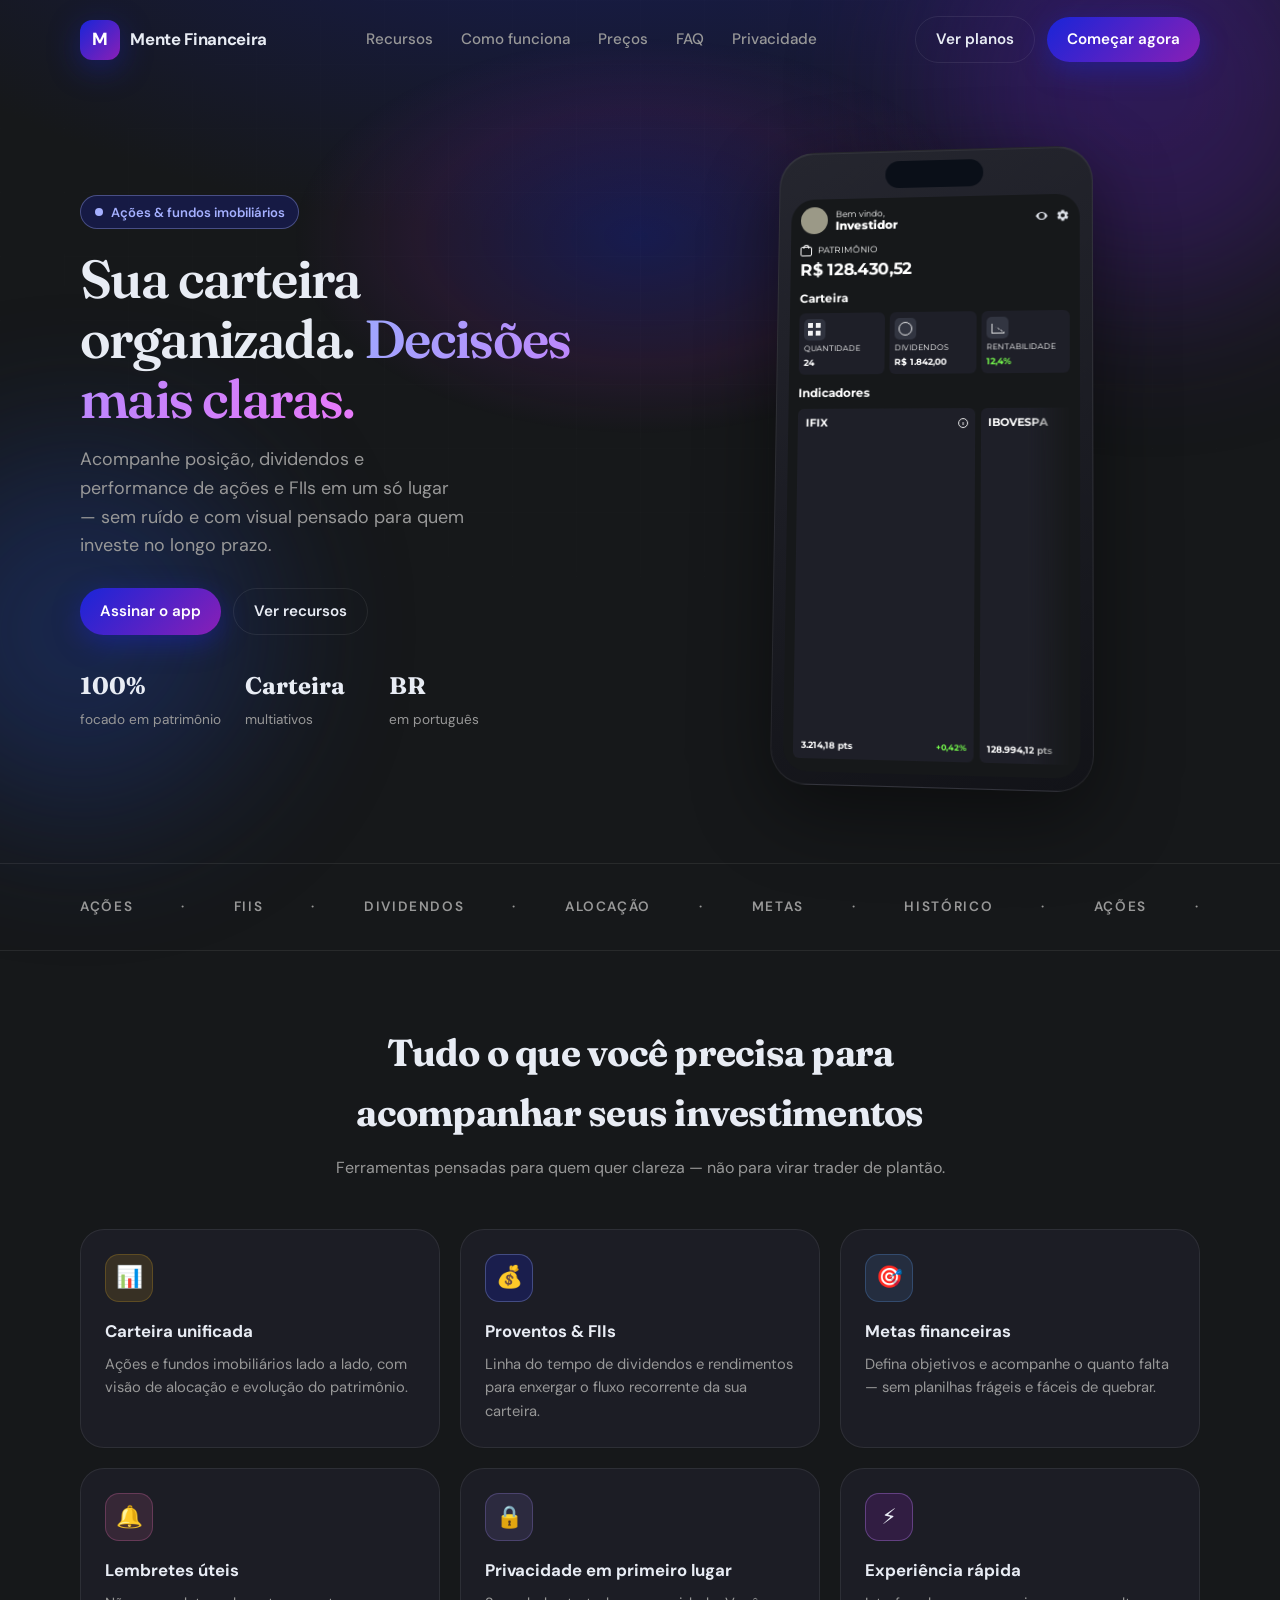
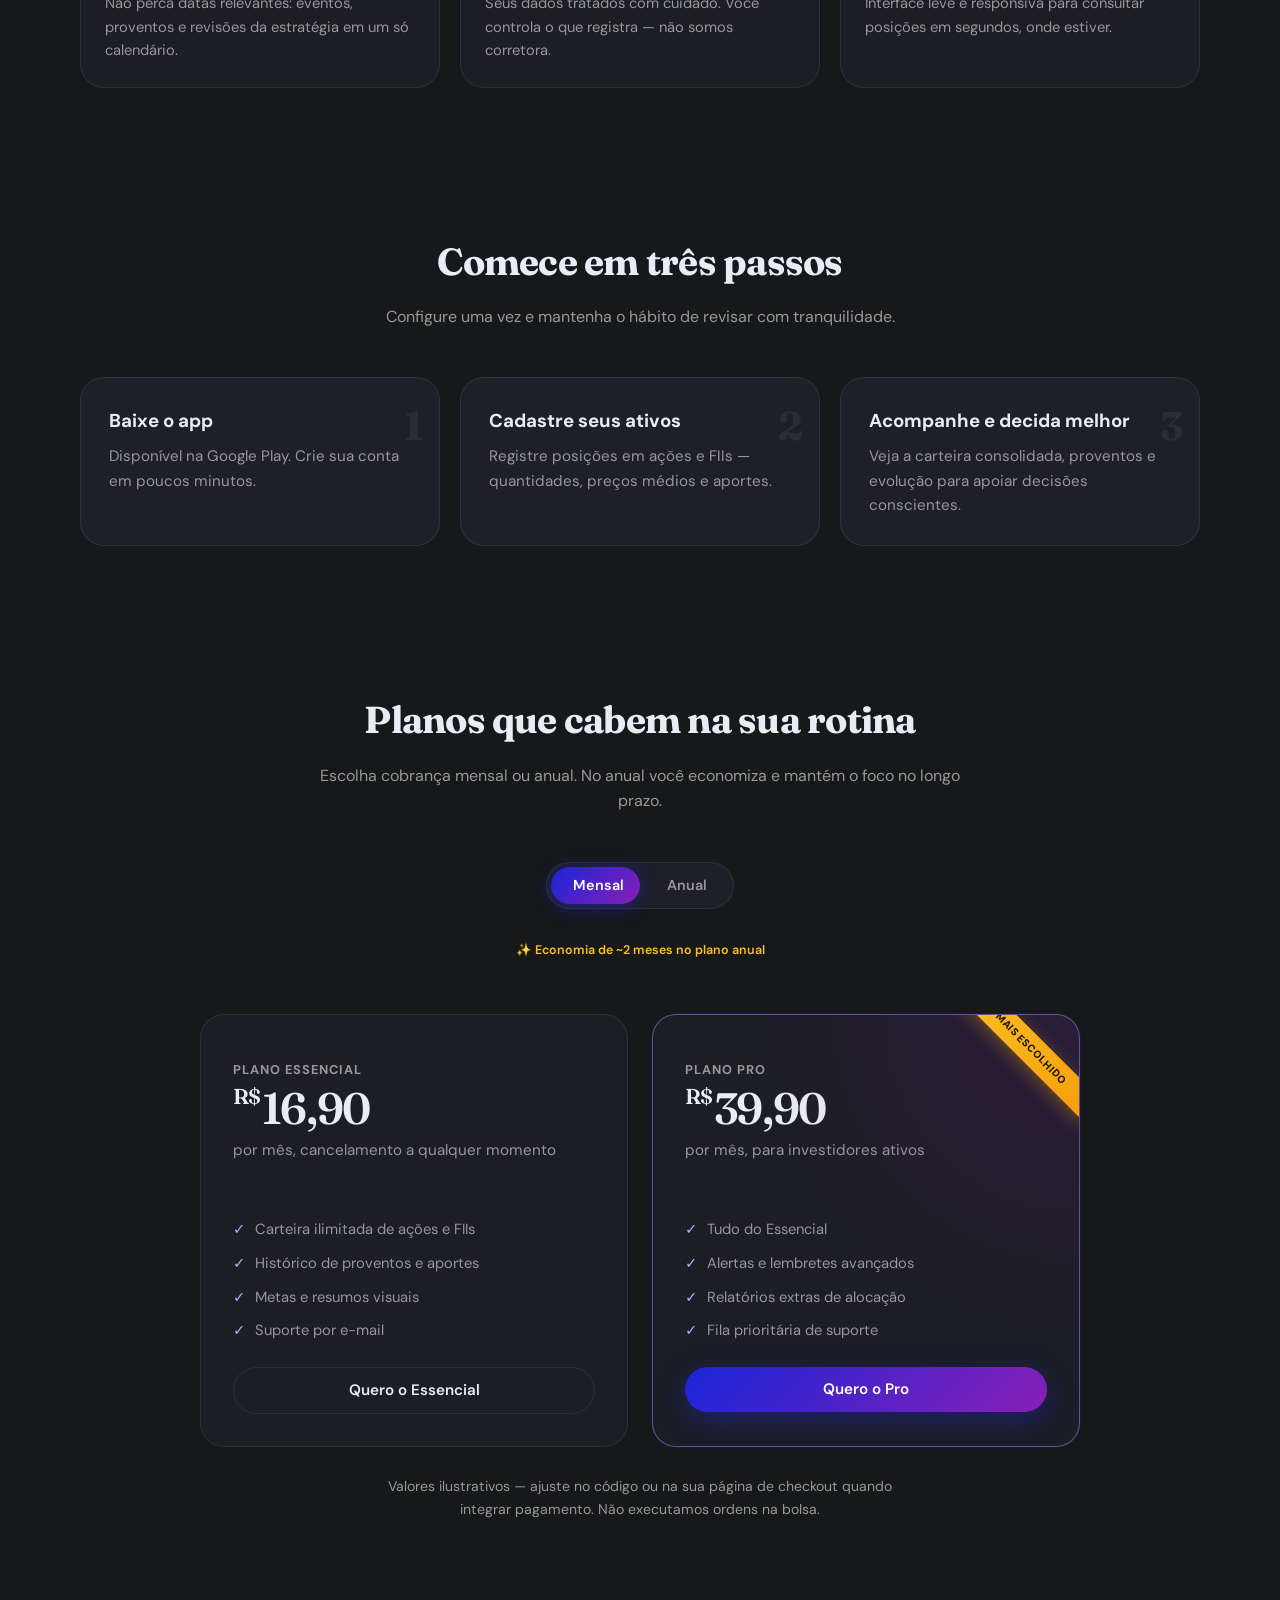
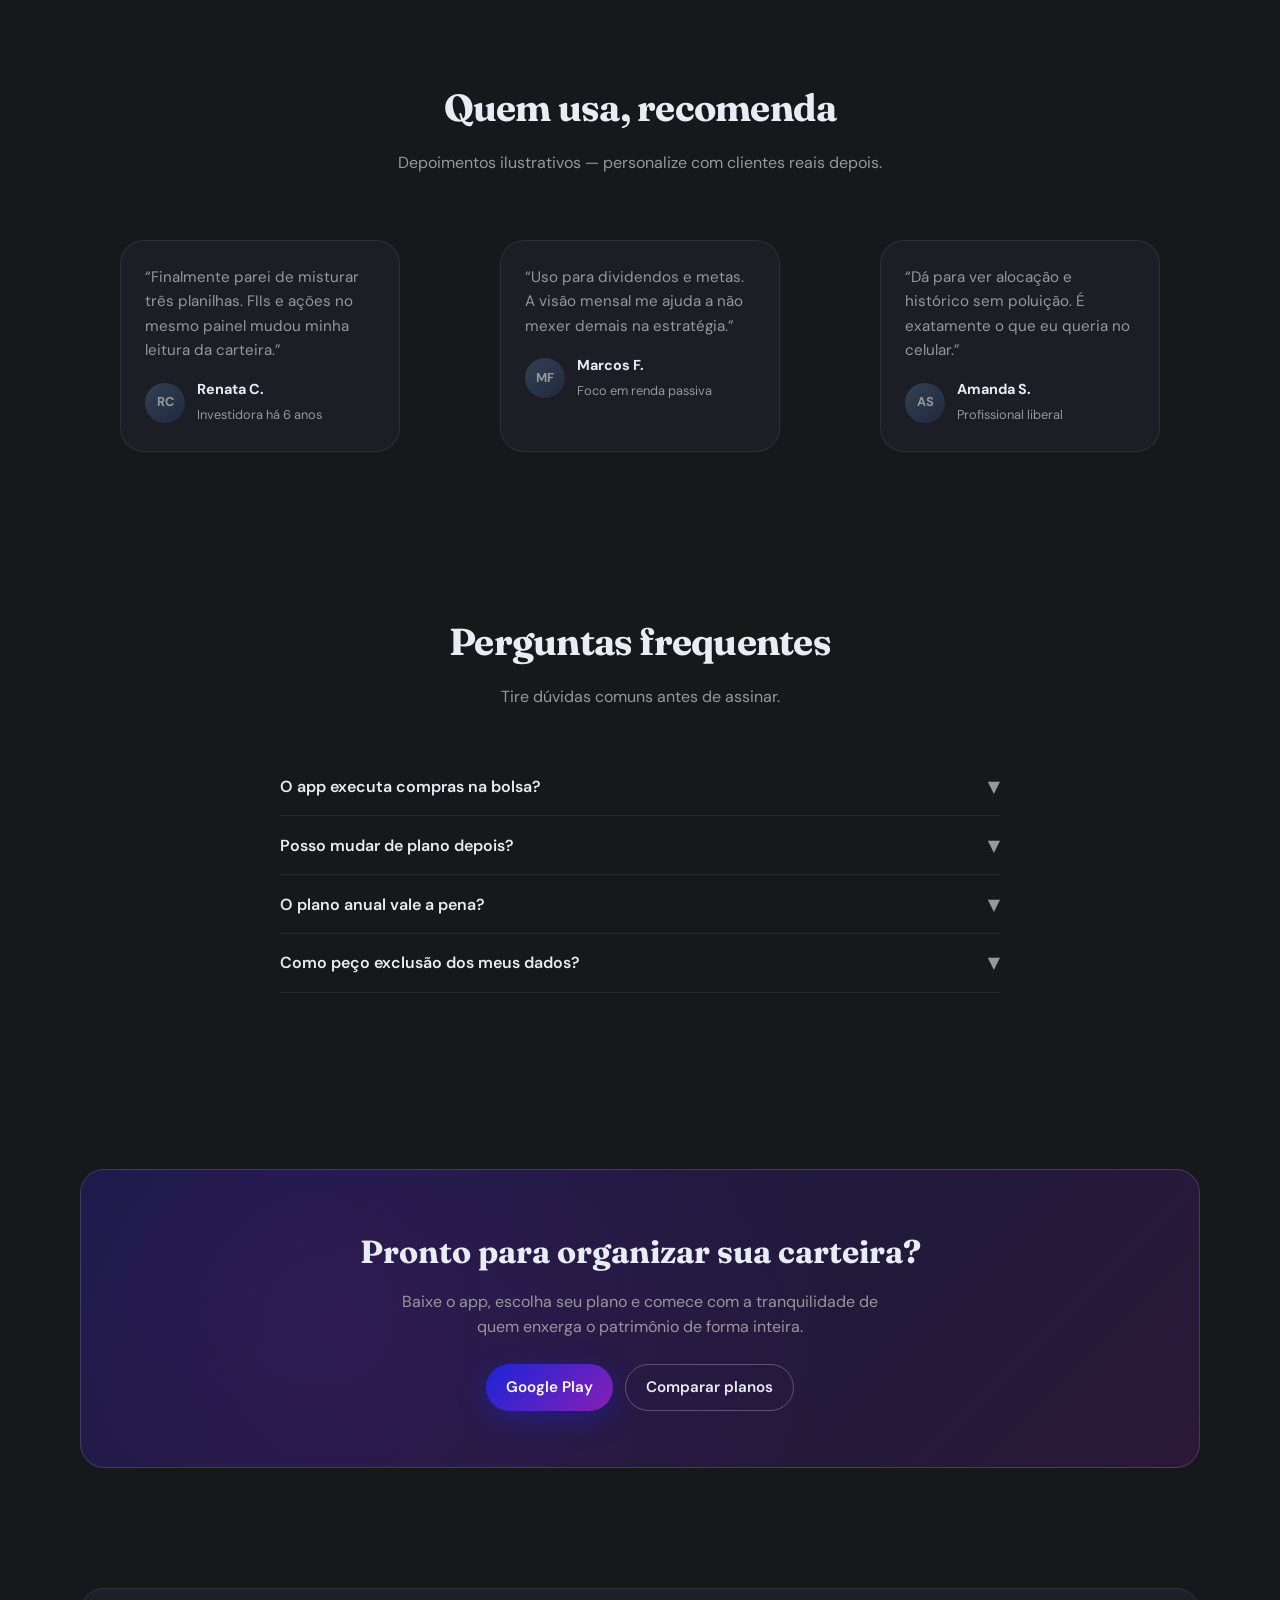
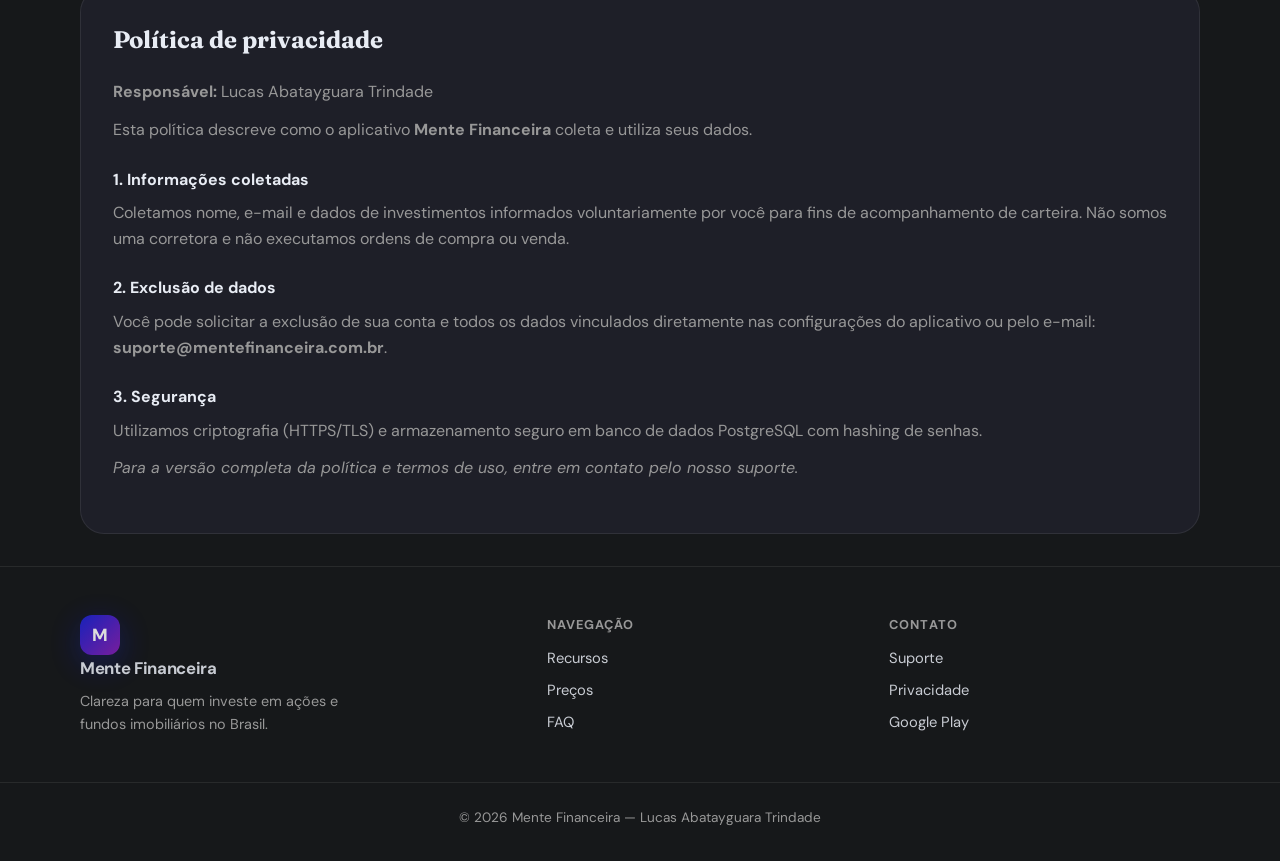
==== commit 7ccc3c4e: "feat: adapta layout para minha estrutura" ====
--- a/index.html
+++ b/index.html
@@ -11,1302 +11,10 @@
     <link rel="preconnect" href="https://fonts.googleapis.com" />
     <link rel="preconnect" href="https://fonts.gstatic.com" crossorigin />
     <link
-      href="https://fonts.googleapis.com/css2?family=DM+Sans:ital,opsz,wght@0,9..40,100..1000;1,9..40,100..1000&family=Fraunces:ital,opsz,wght@0,9..144,500;0,9..144,600;0,9..144,700;1,9..144,600&display=swap"
+      href="https://fonts.googleapis.com/css2?family=DM+Sans:ital,opsz,wght@0,9..40,100..1000;1,9..40,100..1000&family=Fraunces:ital,opsz,wght@0,9..144,500;0,9..144,600;0,9..144,700;1,9..144,600&family=Montserrat:ital,wght@0,400;0,600;0,700;0,800;1,400&display=swap"
       rel="stylesheet"
     />
-    <style>
-      :root {
-        --bg-deep: #070b12;
-        --bg-card: rgba(15, 22, 36, 0.72);
-        --bg-card-solid: #0f1624;
-        --border: rgba(255, 255, 255, 0.08);
-        --text: #e8ecf4;
-        --muted: #94a3b8;
-        --accent: #34d399;
-        --accent-dim: rgba(52, 211, 153, 0.15);
-        --gold: #fbbf24;
-        --gold-dim: rgba(251, 191, 36, 0.12);
-        --danger: #f87171;
-        --radius: 16px;
-        --radius-lg: 24px;
-        --shadow: 0 24px 80px rgba(0, 0, 0, 0.45);
-        --font-sans: "DM Sans", system-ui, -apple-system, sans-serif;
-        --font-display: "Fraunces", Georgia, serif;
-      }
-
-      *,
-      *::before,
-      *::after {
-        box-sizing: border-box;
-      }
-
-      html {
-        scroll-behavior: smooth;
-      }
-
-      @media (prefers-reduced-motion: reduce) {
-        html {
-          scroll-behavior: auto;
-        }
-        *,
-        *::before,
-        *::after {
-          animation-duration: 0.01ms !important;
-          animation-iteration-count: 1 !important;
-          transition-duration: 0.01ms !important;
-        }
-        .orb,
-        .grid-bg,
-        .hero-glow {
-          animation: none !important;
-        }
-      }
-
-      body {
-        margin: 0;
-        font-family: var(--font-sans);
-        font-optical-sizing: auto;
-        color: var(--text);
-        background: var(--bg-deep);
-        line-height: 1.6;
-        overflow-x: hidden;
-      }
-
-      .skip-link {
-        position: absolute;
-        left: -999px;
-        top: 0;
-        background: var(--accent);
-        color: #042f2e;
-        padding: 0.75rem 1rem;
-        z-index: 9999;
-        font-weight: 600;
-        border-radius: 0 0 8px 0;
-      }
-      .skip-link:focus {
-        left: 0;
-      }
-
-      /* Ambient background */
-      .page-bg {
-        position: fixed;
-        inset: 0;
-        z-index: -2;
-        background: radial-gradient(
-            ellipse 120% 80% at 50% -20%,
-            #122032 0%,
-            var(--bg-deep) 55%
-          ),
-          var(--bg-deep);
-      }
-
-      .grid-bg {
-        position: fixed;
-        inset: 0;
-        z-index: -1;
-        background-image: linear-gradient(
-            rgba(255, 255, 255, 0.03) 1px,
-            transparent 1px
-          ),
-          linear-gradient(90deg, rgba(255, 255, 255, 0.03) 1px, transparent 1px);
-        background-size: 64px 64px;
-        mask-image: radial-gradient(ellipse 80% 60% at 50% 30%, black, transparent);
-        animation: grid-pan 80s linear infinite;
-        opacity: 0.5;
-      }
-
-      @keyframes grid-pan {
-        0% {
-          background-position: 0 0, 0 0;
-        }
-        100% {
-          background-position: 64px 64px, 64px 64px;
-        }
-      }
-
-      .orb {
-        position: fixed;
-        border-radius: 50%;
-        filter: blur(80px);
-        opacity: 0.45;
-        z-index: -1;
-        pointer-events: none;
-      }
-      .orb-1 {
-        width: 420px;
-        height: 420px;
-        background: #0d9488;
-        top: -120px;
-        right: -80px;
-        animation: float-1 18s ease-in-out infinite;
-      }
-      .orb-2 {
-        width: 360px;
-        height: 360px;
-        background: #1e3a5f;
-        bottom: 10%;
-        left: -100px;
-        animation: float-2 22s ease-in-out infinite;
-      }
-
-      @keyframes float-1 {
-        0%,
-        100% {
-          transform: translate(0, 0) scale(1);
-        }
-        50% {
-          transform: translate(-40px, 30px) scale(1.05);
-        }
-      }
-      @keyframes float-2 {
-        0%,
-        100% {
-          transform: translate(0, 0);
-        }
-        50% {
-          transform: translate(50px, -40px);
-        }
-      }
-
-      .container {
-        width: min(1120px, 92vw);
-        margin-inline: auto;
-      }
-
-      /* Header */
-      .site-header {
-        position: sticky;
-        top: 0;
-        z-index: 100;
-        padding: 1rem 0;
-        transition:
-          background 0.35s ease,
-          backdrop-filter 0.35s ease,
-          box-shadow 0.35s ease;
-      }
-      .site-header.is-scrolled {
-        background: rgba(7, 11, 18, 0.75);
-        backdrop-filter: blur(16px);
-        -webkit-backdrop-filter: blur(16px);
-        box-shadow: 0 1px 0 var(--border);
-      }
-
-      .header-inner {
-        display: flex;
-        align-items: center;
-        justify-content: space-between;
-        gap: 1rem;
-      }
-
-      .brand {
-        display: flex;
-        align-items: center;
-        gap: 0.65rem;
-        text-decoration: none;
-        color: var(--text);
-      }
-
-      .brand-mark {
-        width: 40px;
-        height: 40px;
-        border-radius: 12px;
-        background: linear-gradient(135deg, var(--accent), #059669);
-        display: grid;
-        place-items: center;
-        font-weight: 800;
-        font-size: 1.1rem;
-        color: #042f2e;
-        box-shadow: 0 8px 32px rgba(52, 211, 153, 0.35);
-        animation: mark-pulse 3s ease-in-out infinite;
-      }
-
-      @keyframes mark-pulse {
-        0%,
-        100% {
-          box-shadow: 0 8px 32px rgba(52, 211, 153, 0.35);
-        }
-        50% {
-          box-shadow: 0 12px 40px rgba(52, 211, 153, 0.5);
-        }
-      }
-
-      .brand-text {
-        font-weight: 700;
-        letter-spacing: -0.02em;
-        font-size: 1.05rem;
-      }
-
-      .nav-desktop {
-        display: flex;
-        align-items: center;
-        gap: 1.75rem;
-      }
-      .nav-desktop a {
-        color: var(--muted);
-        text-decoration: none;
-        font-size: 0.95rem;
-        font-weight: 500;
-        transition: color 0.2s;
-        position: relative;
-      }
-      .nav-desktop a::after {
-        content: "";
-        position: absolute;
-        left: 0;
-        bottom: -4px;
-        width: 0;
-        height: 2px;
-        background: var(--accent);
-        transition: width 0.25s ease;
-      }
-      .nav-desktop a:hover {
-        color: var(--text);
-      }
-      .nav-desktop a:hover::after {
-        width: 100%;
-      }
-
-      .header-actions {
-        display: flex;
-        align-items: center;
-        gap: 0.75rem;
-      }
-
-      .btn {
-        display: inline-flex;
-        align-items: center;
-        justify-content: center;
-        gap: 0.5rem;
-        padding: 0.65rem 1.25rem;
-        border-radius: 999px;
-        font-weight: 600;
-        font-size: 0.95rem;
-        text-decoration: none;
-        border: none;
-        cursor: pointer;
-        font-family: inherit;
-        transition:
-          transform 0.2s ease,
-          box-shadow 0.2s ease,
-          background 0.2s;
-      }
-      .btn:active {
-        transform: scale(0.97);
-      }
-
-      .btn-ghost {
-        background: transparent;
-        color: var(--text);
-        border: 1px solid var(--border);
-      }
-      .btn-ghost:hover {
-        border-color: rgba(255, 255, 255, 0.2);
-        background: rgba(255, 255, 255, 0.04);
-      }
-
-      .btn-primary {
-        background: linear-gradient(135deg, var(--accent), #10b981);
-        color: #042f2e;
-        box-shadow: 0 8px 28px rgba(16, 185, 129, 0.35);
-      }
-      .btn-primary:hover {
-        box-shadow: 0 12px 36px rgba(16, 185, 129, 0.45);
-        transform: translateY(-1px);
-      }
-
-      .menu-toggle {
-        display: none;
-        width: 44px;
-        height: 44px;
-        border-radius: 12px;
-        border: 1px solid var(--border);
-        background: var(--bg-card);
-        color: var(--text);
-        cursor: pointer;
-        align-items: center;
-        justify-content: center;
-      }
-
-      .nav-mobile {
-        display: none;
-        flex-direction: column;
-        gap: 0.5rem;
-        padding: 1rem 0 0;
-        border-top: 1px solid var(--border);
-        margin-top: 1rem;
-        animation: slide-down 0.35s ease;
-      }
-      .nav-mobile.is-open {
-        display: flex;
-      }
-      .nav-mobile a {
-        color: var(--text);
-        text-decoration: none;
-        padding: 0.65rem 0;
-        font-weight: 500;
-      }
-
-      @keyframes slide-down {
-        from {
-          opacity: 0;
-          transform: translateY(-8px);
-        }
-        to {
-          opacity: 1;
-          transform: translateY(0);
-        }
-      }
-
-      @media (max-width: 900px) {
-        .nav-desktop {
-          display: none;
-        }
-        .menu-toggle {
-          display: flex;
-        }
-        .header-actions .btn-ghost {
-          display: none;
-        }
-      }
-
-      /* Reveal on scroll */
-      .reveal {
-        opacity: 0;
-        transform: translateY(28px);
-        transition:
-          opacity 0.7s cubic-bezier(0.22, 1, 0.36, 1),
-          transform 0.7s cubic-bezier(0.22, 1, 0.36, 1);
-      }
-      .reveal.is-visible {
-        opacity: 1;
-        transform: translateY(0);
-      }
-
-      .reveal-stagger > * {
-        opacity: 0;
-        transform: translateY(22px);
-        transition:
-          opacity 0.65s cubic-bezier(0.22, 1, 0.36, 1),
-          transform 0.65s cubic-bezier(0.22, 1, 0.36, 1);
-      }
-      .reveal-stagger.is-visible > * {
-        opacity: 1;
-        transform: translateY(0);
-      }
-      .reveal-stagger.is-visible > *:nth-child(1) {
-        transition-delay: 0.05s;
-      }
-      .reveal-stagger.is-visible > *:nth-child(2) {
-        transition-delay: 0.1s;
-      }
-      .reveal-stagger.is-visible > *:nth-child(3) {
-        transition-delay: 0.15s;
-      }
-      .reveal-stagger.is-visible > *:nth-child(4) {
-        transition-delay: 0.2s;
-      }
-      .reveal-stagger.is-visible > *:nth-child(5) {
-        transition-delay: 0.25s;
-      }
-      .reveal-stagger.is-visible > *:nth-child(6) {
-        transition-delay: 0.3s;
-      }
-
-      /* Hero */
-      .hero {
-        padding: 4rem 0 5rem;
-        position: relative;
-      }
-
-      .hero-glow {
-        position: absolute;
-        top: 20%;
-        left: 50%;
-        translate: -50% -50%;
-        width: min(700px, 90vw);
-        height: 400px;
-        background: radial-gradient(
-          ellipse,
-          rgba(52, 211, 153, 0.18),
-          transparent 70%
-        );
-        pointer-events: none;
-        animation: hero-breathe 6s ease-in-out infinite;
-      }
-
-      @keyframes hero-breathe {
-        0%,
-        100% {
-          opacity: 0.7;
-          transform: translate(-50%, -50%) scale(1);
-        }
-        50% {
-          opacity: 1;
-          transform: translate(-50%, -50%) scale(1.05);
-        }
-      }
-
-      .hero-grid {
-        display: grid;
-        grid-template-columns: 1fr 1fr;
-        gap: 3rem;
-        align-items: center;
-      }
-
-      @media (max-width: 900px) {
-        .hero-grid {
-          grid-template-columns: 1fr;
-        }
-      }
-
-      .badge-row {
-        display: inline-flex;
-        align-items: center;
-        gap: 0.5rem;
-        padding: 0.35rem 0.85rem;
-        border-radius: 999px;
-        background: var(--accent-dim);
-        border: 1px solid rgba(52, 211, 153, 0.25);
-        color: var(--accent);
-        font-size: 0.82rem;
-        font-weight: 600;
-        margin-bottom: 1.25rem;
-        animation: fade-in-up 0.8s ease both;
-      }
-
-      .badge-dot {
-        width: 8px;
-        height: 8px;
-        border-radius: 50%;
-        background: var(--accent);
-        animation: blink 1.5s ease-in-out infinite;
-      }
-
-      @keyframes blink {
-        0%,
-        100% {
-          opacity: 1;
-        }
-        50% {
-          opacity: 0.35;
-        }
-      }
-
-      @keyframes fade-in-up {
-        from {
-          opacity: 0;
-          transform: translateY(16px);
-        }
-        to {
-          opacity: 1;
-          transform: translateY(0);
-        }
-      }
-
-      .hero h1 {
-        font-family: var(--font-display);
-        font-size: clamp(2.25rem, 5vw, 3.35rem);
-        font-weight: 600;
-        line-height: 1.12;
-        letter-spacing: -0.03em;
-        margin: 0 0 1rem;
-        animation: fade-in-up 0.9s ease 0.1s both;
-      }
-
-      .hero h1 span {
-        background: linear-gradient(120deg, var(--accent), #5eead4, var(--gold));
-        -webkit-background-clip: text;
-        background-clip: text;
-        color: transparent;
-      }
-
-      .hero-lead {
-        color: var(--muted);
-        font-size: 1.12rem;
-        max-width: 32ch;
-        margin: 0 0 1.75rem;
-        animation: fade-in-up 0.9s ease 0.2s both;
-      }
-
-      .hero-cta {
-        display: flex;
-        flex-wrap: wrap;
-        gap: 0.75rem;
-        margin-bottom: 2rem;
-        animation: fade-in-up 0.9s ease 0.3s both;
-      }
-
-      .hero-metrics {
-        display: flex;
-        flex-wrap: wrap;
-        gap: 1.5rem;
-        animation: fade-in-up 0.9s ease 0.4s both;
-      }
-
-      .metric {
-        min-width: 120px;
-      }
-      .metric strong {
-        display: block;
-        font-size: 1.5rem;
-        font-family: var(--font-display);
-        color: var(--text);
-      }
-      .metric span {
-        font-size: 0.85rem;
-        color: var(--muted);
-      }
-
-      /* Phone mockup */
-      .mock-wrap {
-        perspective: 1200px;
-        animation: fade-in-up 1s ease 0.35s both;
-      }
-
-      .phone {
-        margin-inline: auto;
-        width: min(320px, 85vw);
-        aspect-ratio: 9 / 18;
-        border-radius: 36px;
-        background: linear-gradient(160deg, #1a2538, #0d1520);
-        border: 1px solid var(--border);
-        box-shadow:
-          var(--shadow),
-          inset 0 1px 0 rgba(255, 255, 255, 0.06);
-        padding: 12px;
-        position: relative;
-        transform: rotateY(-6deg) rotateX(4deg);
-        transition: transform 0.6s cubic-bezier(0.22, 1, 0.36, 1);
-      }
-
-      .mock-wrap:hover .phone {
-        transform: rotateY(0deg) rotateX(0deg) translateY(-8px);
-      }
-
-      .phone-notch {
-        position: absolute;
-        top: 10px;
-        left: 50%;
-        translate: -50%;
-        width: 100px;
-        height: 28px;
-        background: #0a0f18;
-        border-radius: 20px;
-      }
-
-      .phone-screen {
-        margin-top: 36px;
-        height: calc(100% - 36px);
-        border-radius: 24px;
-        background: linear-gradient(180deg, #0f172a 0%, #0c1220 100%);
-        overflow: hidden;
-        position: relative;
-      }
-
-      .screen-header {
-        padding: 1rem 1rem 0.5rem;
-        display: flex;
-        justify-content: space-between;
-        align-items: center;
-      }
-      .screen-title {
-        font-size: 0.75rem;
-        font-weight: 700;
-        letter-spacing: 0.04em;
-        color: var(--muted);
-        text-transform: uppercase;
-      }
-      .screen-pill {
-        font-size: 0.65rem;
-        padding: 0.2rem 0.5rem;
-        border-radius: 999px;
-        background: var(--accent-dim);
-        color: var(--accent);
-        font-weight: 600;
-      }
-
-      .chart-bars {
-        display: flex;
-        align-items: flex-end;
-        gap: 6px;
-        height: 72px;
-        padding: 0 1rem;
-        margin-top: 0.5rem;
-      }
-      .bar {
-        flex: 1;
-        border-radius: 4px 4px 0 0;
-        background: linear-gradient(180deg, var(--accent), #0d9488);
-        animation: bar-grow 1.2s ease both;
-      }
-      .bar:nth-child(1) {
-        height: 35%;
-        animation-delay: 0.1s;
-      }
-      .bar:nth-child(2) {
-        height: 55%;
-        animation-delay: 0.2s;
-      }
-      .bar:nth-child(3) {
-        height: 45%;
-        animation-delay: 0.3s;
-      }
-      .bar:nth-child(4) {
-        height: 70%;
-        animation-delay: 0.4s;
-      }
-      .bar:nth-child(5) {
-        height: 50%;
-        animation-delay: 0.5s;
-      }
-      .bar:nth-child(6) {
-        height: 85%;
-        animation-delay: 0.6s;
-      }
-
-      @keyframes bar-grow {
-        from {
-          transform: scaleY(0);
-          transform-origin: bottom;
-        }
-        to {
-          transform: scaleY(1);
-          transform-origin: bottom;
-        }
-      }
-
-      .ticker-row {
-        display: flex;
-        gap: 0.5rem;
-        padding: 0.75rem 1rem;
-        overflow: hidden;
-        mask-image: linear-gradient(90deg, transparent, black 8%, black 92%, transparent);
-      }
-      .ticker {
-        display: flex;
-        gap: 0.5rem;
-        animation: ticker 18s linear infinite;
-      }
-
-      @keyframes ticker {
-        0% {
-          transform: translateX(0);
-        }
-        100% {
-          transform: translateX(-50%);
-        }
-      }
-
-      .chip {
-        flex-shrink: 0;
-        font-size: 0.65rem;
-        padding: 0.35rem 0.55rem;
-        border-radius: 8px;
-        background: rgba(255, 255, 255, 0.06);
-        border: 1px solid var(--border);
-        white-space: nowrap;
-      }
-      .chip b {
-        color: var(--accent);
-      }
-
-      .asset-list {
-        padding: 0.75rem 1rem;
-      }
-      .asset {
-        display: flex;
-        align-items: center;
-        justify-content: space-between;
-        padding: 0.55rem 0;
-        border-bottom: 1px solid var(--border);
-        font-size: 0.75rem;
-      }
-      .asset:last-child {
-        border-bottom: none;
-      }
-      .asset .sym {
-        font-weight: 700;
-        color: var(--text);
-      }
-      .asset .up {
-        color: var(--accent);
-      }
-
-      /* Logo strip */
-      .strip {
-        padding: 2rem 0;
-        border-block: 1px solid var(--border);
-        overflow: hidden;
-      }
-      .strip-inner {
-        display: flex;
-        gap: 3rem;
-        animation: marquee 28s linear infinite;
-        width: max-content;
-        color: var(--muted);
-        font-size: 0.85rem;
-        font-weight: 600;
-        text-transform: uppercase;
-        letter-spacing: 0.12em;
-      }
-
-      @keyframes marquee {
-        0% {
-          transform: translateX(0);
-        }
-        100% {
-          transform: translateX(-50%);
-        }
-      }
-
-      /* Sections */
-      section {
-        padding: 4.5rem 0;
-      }
-
-      .section-head {
-        text-align: center;
-        max-width: 640px;
-        margin: 0 auto 3rem;
-      }
-      .section-head h2 {
-        font-family: var(--font-display);
-        font-size: clamp(1.75rem, 3.5vw, 2.35rem);
-        margin: 0 0 0.75rem;
-        letter-spacing: -0.02em;
-      }
-      .section-head p {
-        color: var(--muted);
-        margin: 0;
-      }
-
-      .features {
-        display: grid;
-        grid-template-columns: repeat(3, 1fr);
-        gap: 1.25rem;
-      }
-
-      @media (max-width: 900px) {
-        .features {
-          grid-template-columns: 1fr;
-        }
-      }
-
-      .feature-card {
-        background: var(--bg-card);
-        border: 1px solid var(--border);
-        border-radius: var(--radius-lg);
-        padding: 1.5rem;
-        backdrop-filter: blur(12px);
-        transition:
-          transform 0.35s cubic-bezier(0.22, 1, 0.36, 1),
-          border-color 0.35s,
-          box-shadow 0.35s;
-      }
-      .feature-card:hover {
-        transform: translateY(-6px);
-        border-color: rgba(52, 211, 153, 0.35);
-        box-shadow: 0 20px 50px rgba(0, 0, 0, 0.35);
-      }
-
-      .feature-icon {
-        width: 48px;
-        height: 48px;
-        border-radius: 14px;
-        display: grid;
-        place-items: center;
-        font-size: 1.35rem;
-        margin-bottom: 1rem;
-        background: var(--gold-dim);
-        border: 1px solid rgba(251, 191, 36, 0.2);
-      }
-      .feature-card:nth-child(2) .feature-icon {
-        background: var(--accent-dim);
-        border-color: rgba(52, 211, 153, 0.25);
-      }
-      .feature-card:nth-child(3) .feature-icon {
-        background: rgba(96, 165, 250, 0.12);
-        border-color: rgba(96, 165, 250, 0.25);
-      }
-      .feature-card:nth-child(4) .feature-icon {
-        background: rgba(244, 114, 182, 0.12);
-        border-color: rgba(244, 114, 182, 0.25);
-      }
-      .feature-card:nth-child(5) .feature-icon {
-        background: rgba(167, 139, 250, 0.12);
-        border-color: rgba(167, 139, 250, 0.25);
-      }
-      .feature-card:nth-child(6) .feature-icon {
-        background: rgba(52, 211, 211, 0.12);
-        border-color: rgba(45, 212, 191, 0.35);
-      }
-
-      .feature-card h3 {
-        margin: 0 0 0.5rem;
-        font-size: 1.05rem;
-      }
-      .feature-card p {
-        margin: 0;
-        color: var(--muted);
-        font-size: 0.92rem;
-      }
-
-      /* Steps */
-      .steps {
-        display: grid;
-        grid-template-columns: repeat(3, 1fr);
-        gap: 1.25rem;
-        counter-reset: step;
-      }
-
-      @media (max-width: 768px) {
-        .steps {
-          grid-template-columns: 1fr;
-        }
-      }
-
-      .step {
-        position: relative;
-        padding: 1.75rem;
-        border-radius: var(--radius-lg);
-        background: var(--bg-card-solid);
-        border: 1px solid var(--border);
-        overflow: hidden;
-      }
-      .step::before {
-        counter-increment: step;
-        content: counter(step);
-        position: absolute;
-        right: 1rem;
-        top: 1rem;
-        font-family: var(--font-display);
-        font-size: 2.5rem;
-        font-weight: 700;
-        color: rgba(255, 255, 255, 0.06);
-      }
-      .step h3 {
-        margin: 0 0 0.5rem;
-      }
-      .step p {
-        margin: 0;
-        color: var(--muted);
-        font-size: 0.95rem;
-      }
-
-      /* Pricing */
-      .pricing-toggle-wrap {
-        display: flex;
-        flex-direction: column;
-        align-items: center;
-        gap: 1.25rem;
-        margin-bottom: 2.5rem;
-      }
-
-      .pricing-toggle {
-        display: inline-flex;
-        padding: 4px;
-        border-radius: 999px;
-        background: var(--bg-card-solid);
-        border: 1px solid var(--border);
-        position: relative;
-      }
-
-      .pricing-toggle button {
-        position: relative;
-        z-index: 1;
-        border: none;
-        background: transparent;
-        color: var(--muted);
-        font-family: inherit;
-        font-weight: 600;
-        font-size: 0.9rem;
-        padding: 0.6rem 1.35rem;
-        border-radius: 999px;
-        cursor: pointer;
-        transition: color 0.3s;
-      }
-      .pricing-toggle button.is-active {
-        color: #042f2e;
-      }
-
-      .toggle-pill {
-        position: absolute;
-        top: 4px;
-        left: 4px;
-        height: calc(100% - 8px);
-        width: calc(50% - 4px);
-        border-radius: 999px;
-        background: linear-gradient(135deg, var(--accent), #10b981);
-        transition: transform 0.45s cubic-bezier(0.34, 1.56, 0.64, 1);
-        box-shadow: 0 4px 20px rgba(16, 185, 129, 0.4);
-      }
-      .pricing-toggle[data-period="yearly"] .toggle-pill {
-        transform: translateX(100%);
-      }
-
-      .save-badge {
-        font-size: 0.78rem;
-        color: var(--gold);
-        font-weight: 600;
-        display: flex;
-        align-items: center;
-        gap: 0.35rem;
-        animation: fade-in-up 0.5s ease both;
-      }
-
-      .pricing-cards {
-        display: grid;
-        grid-template-columns: repeat(2, 1fr);
-        gap: 1.5rem;
-        max-width: 880px;
-        margin-inline: auto;
-      }
-
-      @media (max-width: 768px) {
-        .pricing-cards {
-          grid-template-columns: 1fr;
-        }
-      }
-
-      .price-card {
-        border-radius: var(--radius-lg);
-        padding: 2rem;
-        border: 1px solid var(--border);
-        background: var(--bg-card);
-        backdrop-filter: blur(12px);
-        position: relative;
-        overflow: hidden;
-        transition:
-          transform 0.4s cubic-bezier(0.22, 1, 0.36, 1),
-          border-color 0.4s;
-      }
-
-      .price-card.popular {
-        border-color: rgba(52, 211, 153, 0.45);
-        box-shadow: 0 0 0 1px rgba(52, 211, 153, 0.15);
-      }
-
-      .price-card.popular::before {
-        content: "";
-        position: absolute;
-        inset: 0;
-        background: radial-gradient(
-          ellipse at top right,
-          rgba(52, 211, 153, 0.12),
-          transparent 55%
-        );
-        pointer-events: none;
-      }
-
-      .price-card:hover {
-        transform: translateY(-4px);
-      }
-
-      .price-label {
-        font-size: 0.8rem;
-        text-transform: uppercase;
-        letter-spacing: 0.08em;
-        color: var(--muted);
-        font-weight: 700;
-        margin-bottom: 0.35rem;
-      }
-
-      .price-amount {
-        font-family: var(--font-display);
-        font-size: 2.75rem;
-        font-weight: 600;
-        letter-spacing: -0.03em;
-        margin: 0;
-        line-height: 1;
-      }
-
-      .price-amount .currency {
-        font-size: 1.35rem;
-        vertical-align: top;
-        margin-right: 0.15rem;
-      }
-
-      .price-period {
-        color: var(--muted);
-        font-size: 0.95rem;
-        margin: 0.5rem 0 1.25rem;
-      }
-
-      .price-equivalent {
-        font-size: 0.88rem;
-        color: var(--accent);
-        font-weight: 600;
-        min-height: 1.4em;
-        margin-bottom: 1rem;
-      }
-
-      .price-equivalent.is-hidden {
-        opacity: 0;
-      }
-
-      .price-list {
-        list-style: none;
-        margin: 0 0 1.5rem;
-        padding: 0;
-      }
-      .price-list li {
-        display: flex;
-        align-items: flex-start;
-        gap: 0.6rem;
-        margin-bottom: 0.65rem;
-        font-size: 0.92rem;
-        color: var(--muted);
-      }
-      .price-list li::before {
-        content: "✓";
-        color: var(--accent);
-        font-weight: 800;
-        flex-shrink: 0;
-      }
-
-      .ribbon {
-        position: absolute;
-        top: 1.25rem;
-        right: -2.5rem;
-        rotate: 45deg;
-        background: linear-gradient(90deg, var(--gold), #f59e0b);
-        color: #1a1003;
-        font-size: 0.65rem;
-        font-weight: 800;
-        text-transform: uppercase;
-        letter-spacing: 0.06em;
-        padding: 0.35rem 2.5rem;
-        box-shadow: 0 4px 16px rgba(245, 158, 11, 0.35);
-      }
-
-      /* Testimonials */
-      .testimonials {
-        display: grid;
-        grid-template-columns: repeat(3, 1fr);
-        gap: 1.25rem;
-      }
-
-      @media (max-width: 900px) {
-        .testimonials {
-          grid-template-columns: 1fr;
-        }
-      }
-
-      .quote-card {
-        padding: 1.5rem;
-        border-radius: var(--radius-lg);
-        background: var(--bg-card);
-        border: 1px solid var(--border);
-        transition: border-color 0.3s;
-      }
-      .quote-card:hover {
-        border-color: rgba(255, 255, 255, 0.14);
-      }
-      .quote-card p {
-        margin: 0 0 1rem;
-        color: var(--muted);
-        font-size: 0.95rem;
-      }
-      .quote-author {
-        display: flex;
-        align-items: center;
-        gap: 0.75rem;
-      }
-      .avatar {
-        width: 40px;
-        height: 40px;
-        border-radius: 50%;
-        background: linear-gradient(135deg, #334155, #1e293b);
-        display: grid;
-        place-items: center;
-        font-size: 0.85rem;
-        font-weight: 700;
-      }
-      .quote-author strong {
-        display: block;
-        font-size: 0.9rem;
-      }
-      .quote-author span {
-        font-size: 0.8rem;
-        color: var(--muted);
-      }
-
-      /* FAQ */
-      .faq {
-        max-width: 720px;
-        margin-inline: auto;
-      }
-      .faq-item {
-        border-bottom: 1px solid var(--border);
-      }
-      .faq-item button {
-        width: 100%;
-        display: flex;
-        align-items: center;
-        justify-content: space-between;
-        gap: 1rem;
-        padding: 1.15rem 0;
-        background: none;
-        border: none;
-        color: var(--text);
-        font-family: inherit;
-        font-size: 1rem;
-        font-weight: 600;
-        text-align: left;
-        cursor: pointer;
-      }
-      .faq-item button .chev {
-        transition: transform 0.35s cubic-bezier(0.34, 1.56, 0.64, 1);
-        color: var(--muted);
-        flex-shrink: 0;
-      }
-      .faq-item.is-open button .chev {
-        transform: rotate(180deg);
-      }
-      .faq-panel {
-        max-height: 0;
-        overflow: hidden;
-        transition: max-height 0.45s ease;
-      }
-      .faq-panel-inner {
-        padding-bottom: 1.15rem;
-        color: var(--muted);
-        font-size: 0.95rem;
-      }
-
-      /* CTA */
-      .cta-band {
-        margin: 2rem 0 0;
-        padding: 3.5rem 2rem;
-        border-radius: var(--radius-lg);
-        text-align: center;
-        background: linear-gradient(
-          135deg,
-          rgba(52, 211, 153, 0.18),
-          rgba(30, 58, 95, 0.5)
-        );
-        border: 1px solid rgba(52, 211, 153, 0.25);
-        position: relative;
-        overflow: hidden;
-      }
-      .cta-band::before {
-        content: "";
-        position: absolute;
-        inset: -40% -20%;
-        background: radial-gradient(
-          circle at 30% 50%,
-          rgba(52, 211, 153, 0.12),
-          transparent 45%
-        );
-        animation: cta-shimmer 8s ease-in-out infinite;
-      }
-
-      @keyframes cta-shimmer {
-        0%,
-        100% {
-          transform: translateX(0) rotate(0deg);
-        }
-        50% {
-          transform: translateX(4%) rotate(3deg);
-        }
-      }
-
-      .cta-band h2 {
-        font-family: var(--font-display);
-        margin: 0 0 0.75rem;
-        position: relative;
-        font-size: clamp(1.5rem, 3vw, 2rem);
-      }
-      .cta-band p {
-        color: var(--muted);
-        margin: 0 0 1.5rem;
-        position: relative;
-        max-width: 480px;
-        margin-inline: auto;
-      }
-      .cta-band .btn-wrap {
-        position: relative;
-        display: flex;
-        flex-wrap: wrap;
-        gap: 0.75rem;
-        justify-content: center;
-      }
-
-      /* Footer */
-      .site-footer {
-        padding: 3rem 0 2rem;
-        border-top: 1px solid var(--border);
-        margin-top: 2rem;
-      }
-      .footer-grid {
-        display: grid;
-        grid-template-columns: 1.4fr 1fr 1fr;
-        gap: 2rem;
-      }
-      @media (max-width: 768px) {
-        .footer-grid {
-          grid-template-columns: 1fr;
-        }
-      }
-      .site-footer .brand {
-        margin-bottom: 0.5rem;
-      }
-      .footer-col p {
-        color: var(--muted);
-        font-size: 0.9rem;
-        margin: 0.5rem 0 0;
-        max-width: 28ch;
-      }
-      .footer-col h4 {
-        font-size: 0.8rem;
-        text-transform: uppercase;
-        letter-spacing: 0.08em;
-        color: var(--muted);
-        margin: 0 0 0.75rem;
-      }
-      .footer-col a {
-        display: block;
-        color: var(--text);
-        text-decoration: none;
-        font-size: 0.92rem;
-        margin-bottom: 0.5rem;
-        opacity: 0.85;
-        transition: opacity 0.2s;
-      }
-      .footer-col a:hover {
-        opacity: 1;
-        color: var(--accent);
-      }
-      .footer-bottom {
-        margin-top: 2.5rem;
-        padding-top: 1.5rem;
-        border-top: 1px solid var(--border);
-        text-align: center;
-        color: var(--muted);
-        font-size: 0.85rem;
-      }
-
-      /* Privacy (legal) */
-      .legal-section {
-        background: var(--bg-card-solid);
-        border: 1px solid var(--border);
-        border-radius: var(--radius-lg);
-        padding: 2rem 2rem 2.5rem;
-        margin: 3rem 0 0;
-      }
-      .legal-section h2 {
-        font-family: var(--font-display);
-        margin-top: 0;
-      }
-      .legal-section h3 {
-        font-size: 1rem;
-        margin: 1.5rem 0 0.5rem;
-      }
-      .legal-section p {
-        color: var(--muted);
-        margin: 0 0 0.75rem;
-      }
-    </style>
+    <link rel="stylesheet" href="css/main.css" />
   </head>
   <body>
     <a class="skip-link" href="#conteudo">Pular para o conteúdo</a>
@@ -1315,643 +23,22 @@
     <div class="orb orb-1" aria-hidden="true"></div>
     <div class="orb orb-2" aria-hidden="true"></div>
 
-    <header class="site-header" id="topo">
-      <div class="container header-inner">
-        <a class="brand" href="#topo">
-          <span class="brand-mark" aria-hidden="true">M</span>
-          <span class="brand-text">Mente Financeira</span>
-        </a>
-        <nav class="nav-desktop" aria-label="Principal">
-          <a href="#recursos">Recursos</a>
-          <a href="#como-funciona">Como funciona</a>
-          <a href="#precos">Preços</a>
-          <a href="#faq">FAQ</a>
-          <a href="#politica">Privacidade</a>
-        </nav>
-        <div class="header-actions">
-          <a class="btn btn-ghost" href="#precos">Ver planos</a>
-          <a class="btn btn-primary" href="#cta">Começar agora</a>
-          <button
-            type="button"
-            class="menu-toggle"
-            aria-expanded="false"
-            aria-controls="nav-mobile"
-            aria-label="Abrir menu"
-          >
-            ☰
-          </button>
-        </div>
-      </div>
-      <div class="container">
-        <div id="nav-mobile" class="nav-mobile" hidden>
-          <a href="#recursos">Recursos</a>
-          <a href="#como-funciona">Como funciona</a>
-          <a href="#precos">Preços</a>
-          <a href="#faq">FAQ</a>
-          <a href="#politica">Privacidade</a>
-          <a class="btn btn-primary" href="#cta" style="margin-top: 0.5rem; text-align: center"
-            >Começar agora</a
-          >
-        </div>
-      </div>
-    </header>
+    <div data-include="partials/header.html"></div>
 
     <main id="conteudo">
-      <section class="hero">
-        <div class="hero-glow" aria-hidden="true"></div>
-        <div class="container hero-grid">
-          <div>
-            <div class="badge-row">
-              <span class="badge-dot" aria-hidden="true"></span>
-              Ações &amp; fundos imobiliários
-            </div>
-            <h1>
-              Sua carteira organizada. <span>Decisões mais claras.</span>
-            </h1>
-            <p class="hero-lead">
-              Acompanhe posição, dividendos e performance de ações e FIIs em um
-              só lugar — sem ruído e com visual pensado para quem investe no
-              longo prazo.
-            </p>
-            <div class="hero-cta">
-              <a class="btn btn-primary" href="#precos">Assinar o app</a>
-              <a class="btn btn-ghost" href="#recursos">Ver recursos</a>
-            </div>
-            <div class="hero-metrics">
-              <div class="metric">
-                <strong>100%</strong>
-                <span>focado em patrimônio</span>
-              </div>
-              <div class="metric">
-                <strong>Carteira</strong>
-                <span>multiativos</span>
-              </div>
-              <div class="metric">
-                <strong>BR</strong>
-                <span>em português</span>
-              </div>
-            </div>
-          </div>
-          <div class="mock-wrap">
-            <div class="phone" role="img" aria-label="Prévia ilustrativa do aplicativo">
-              <div class="phone-notch"></div>
-              <div class="phone-screen">
-                <div class="screen-header">
-                  <span class="screen-title">Resumo</span>
-                  <span class="screen-pill">+2,4% no mês</span>
-                </div>
-                <div class="chart-bars" aria-hidden="true">
-                  <span class="bar"></span>
-                  <span class="bar"></span>
-                  <span class="bar"></span>
-                  <span class="bar"></span>
-                  <span class="bar"></span>
-                  <span class="bar"></span>
-                </div>
-                <div class="ticker-row" aria-hidden="true">
-                  <div class="ticker">
-                    <span class="chip"><b>PETR4</b> · +1,2%</span>
-                    <span class="chip"><b>VALE3</b> · −0,4%</span>
-                    <span class="chip"><b>HGLG11</b> · +0,8%</span>
-                    <span class="chip"><b>XPML11</b> · +0,3%</span>
-                    <span class="chip"><b>PETR4</b> · +1,2%</span>
-                    <span class="chip"><b>VALE3</b> · −0,4%</span>
-                    <span class="chip"><b>HGLG11</b> · +0,8%</span>
-                    <span class="chip"><b>XPML11</b> · +0,3%</span>
-                  </div>
-                </div>
-                <div class="asset-list">
-                  <div class="asset">
-                    <span class="sym">Carteira · FIIs</span>
-                    <span class="up">38%</span>
-                  </div>
-                  <div class="asset">
-                    <span class="sym">Carteira · Ações</span>
-                    <span class="up">62%</span>
-                  </div>
-                  <div class="asset">
-                    <span class="sym">Próximos proventos</span>
-                    <span class="up">7 dias</span>
-                  </div>
-                </div>
-              </div>
-            </div>
-          </div>
-        </div>
-      </section>
-
-      <div class="strip" aria-hidden="true">
-        <div class="container" style="overflow: hidden">
-          <div class="strip-inner">
-            <span>Ações</span><span>·</span><span>FIIs</span><span>·</span
-            ><span>Dividendos</span><span>·</span><span>Alocação</span
-            ><span>·</span><span>Metas</span><span>·</span><span>Histórico</span
-            ><span>·</span><span>Ações</span><span>·</span><span>FIIs</span
-            ><span>·</span><span>Dividendos</span><span>·</span
-            ><span>Alocação</span><span>·</span><span>Metas</span><span>·</span
-            ><span>Histórico</span>
-          </div>
-        </div>
-      </div>
-
-      <section id="recursos">
-        <div class="container">
-          <div class="section-head reveal">
-            <h2>Tudo o que você precisa para acompanhar seus investimentos</h2>
-            <p>
-              Ferramentas pensadas para quem quer clareza — não para virar trader
-              de plantão.
-            </p>
-          </div>
-          <div class="features reveal reveal-stagger">
-            <article class="feature-card">
-              <div class="feature-icon" aria-hidden="true">📊</div>
-              <h3>Carteira unificada</h3>
-              <p>
-                Ações e fundos imobiliários lado a lado, com visão de alocação e
-                evolução do patrimônio.
-              </p>
-            </article>
-            <article class="feature-card">
-              <div class="feature-icon" aria-hidden="true">💰</div>
-              <h3>Proventos &amp; FIIs</h3>
-              <p>
-                Linha do tempo de dividendos e rendimentos para enxergar o fluxo
-                recorrente da sua carteira.
-              </p>
-            </article>
-            <article class="feature-card">
-              <div class="feature-icon" aria-hidden="true">🎯</div>
-              <h3>Metas financeiras</h3>
-              <p>
-                Defina objetivos e acompanhe o quanto falta — sem planilhas
-                frágeis e fáceis de quebrar.
-              </p>
-            </article>
-            <article class="feature-card">
-              <div class="feature-icon" aria-hidden="true">🔔</div>
-              <h3>Lembretes úteis</h3>
-              <p>
-                Não perca datas relevantes: eventos, proventos e revisões da
-                estratégia em um só calendário.
-              </p>
-            </article>
-            <article class="feature-card">
-              <div class="feature-icon" aria-hidden="true">🔒</div>
-              <h3>Privacidade em primeiro lugar</h3>
-              <p>
-                Seus dados tratados com cuidado. Você controla o que registra — não
-                somos corretora.
-              </p>
-            </article>
-            <article class="feature-card">
-              <div class="feature-icon" aria-hidden="true">⚡</div>
-              <h3>Experiência rápida</h3>
-              <p>
-                Interface leve e responsiva para consultar posições em segundos,
-                onde estiver.
-              </p>
-            </article>
-          </div>
-        </div>
-      </section>
-
-      <section id="como-funciona">
-        <div class="container">
-          <div class="section-head reveal">
-            <h2>Comece em três passos</h2>
-            <p>Configure uma vez e mantenha o hábito de revisar com tranquilidade.</p>
-          </div>
-          <div class="steps reveal reveal-stagger">
-            <div class="step">
-              <h3>Baixe o app</h3>
-              <p>Disponível na Google Play. Crie sua conta em poucos minutos.</p>
-            </div>
-            <div class="step">
-              <h3>Cadastre seus ativos</h3>
-              <p>
-                Registre posições em ações e FIIs — quantidades, preços médios e
-                aportes.
-              </p>
-            </div>
-            <div class="step">
-              <h3>Acompanhe e decida melhor</h3>
-              <p>
-                Veja a carteira consolidada, proventos e evolução para apoiar
-                decisões conscientes.
-              </p>
-            </div>
-          </div>
-        </div>
-      </section>
-
-      <section id="precos">
-        <div class="container">
-          <div class="section-head reveal">
-            <h2>Planos que cabem na sua rotina</h2>
-            <p>
-              Escolha cobrança mensal ou anual. No anual você economiza e mantém o
-              foco no longo prazo.
-            </p>
-          </div>
-
-          <div class="pricing-toggle-wrap reveal">
-            <div
-              class="pricing-toggle"
-              id="pricing-toggle"
-              data-period="monthly"
-              role="group"
-              aria-label="Período de cobrança"
-            >
-              <span class="toggle-pill" aria-hidden="true"></span>
-              <button type="button" class="is-active" data-period="monthly">
-                Mensal
-              </button>
-              <button type="button" data-period="yearly">Anual</button>
-            </div>
-            <p class="save-badge" id="save-badge" hidden>
-              ✨ Economia de ~2 meses no plano anual
-            </p>
-          </div>
-
-          <div class="pricing-cards">
-            <article class="price-card reveal">
-              <p class="price-label">Plano Essencial</p>
-              <p class="price-amount" id="price-main">
-                <span class="currency">R$</span><span id="price-value">24,90</span>
-              </p>
-              <p class="price-period" id="price-period">por mês, cancelamento a qualquer momento</p>
-              <p class="price-equivalent is-hidden" id="price-equiv" aria-live="polite"></p>
-              <ul class="price-list">
-                <li>Carteira ilimitada de ações e FIIs</li>
-                <li>Histórico de proventos e aportes</li>
-                <li>Metas e resumos visuais</li>
-                <li>Suporte por e-mail</li>
-              </ul>
-              <a class="btn btn-ghost" href="#cta" style="width: 100%">Quero o Essencial</a>
-            </article>
-
-            <article class="price-card popular reveal">
-              <span class="ribbon">Mais escolhido</span>
-              <p class="price-label">Plano Pro</p>
-              <p class="price-amount" id="price-pro-main">
-                <span class="currency">R$</span><span id="price-pro-value">39,90</span>
-              </p>
-              <p class="price-period" id="price-pro-period">por mês, para investidores ativos</p>
-              <p class="price-equivalent is-hidden" id="price-pro-equiv" aria-live="polite"></p>
-              <ul class="price-list">
-                <li>Tudo do Essencial</li>
-                <li>Alertas e lembretes avançados</li>
-                <li>Relatórios extras de alocação</li>
-                <li>Fila prioritária de suporte</li>
-              </ul>
-              <a class="btn btn-primary" href="#cta" style="width: 100%">Quero o Pro</a>
-            </article>
-          </div>
-
-          <p
-            style="
-              text-align: center;
-              color: var(--muted);
-              font-size: 0.88rem;
-              margin-top: 1.75rem;
-              max-width: 520px;
-              margin-inline: auto;
-            "
-            class="reveal"
-          >
-            Valores ilustrativos — ajuste no código ou na sua página de checkout
-            quando integrar pagamento. Não executamos ordens na bolsa.
-          </p>
-        </div>
-      </section>
-
-      <section id="depoimentos" aria-label="Depoimentos">
-        <div class="container">
-          <div class="section-head reveal">
-            <h2>Quem usa, recomenda</h2>
-            <p>Depoimentos ilustrativos — personalize com clientes reais depois.</p>
-          </div>
-          <div class="testimonials reveal reveal-stagger">
-            <figure class="quote-card">
-              <p>
-                “Finalmente parei de misturar três planilhas. FIIs e ações no mesmo
-                painel mudou minha leitura da carteira.”
-              </p>
-              <figcaption class="quote-author">
-                <span class="avatar">RC</span>
-                <div>
-                  <strong>Renata C.</strong>
-                  <span>Investidora há 6 anos</span>
-                </div>
-              </figcaption>
-            </figure>
-            <figure class="quote-card">
-              <p>
-                “Uso para dividendos e metas. A visão mensal me ajuda a não
-                mexer demais na estratégia.”
-              </p>
-              <figcaption class="quote-author">
-                <span class="avatar">MF</span>
-                <div>
-                  <strong>Marcos F.</strong>
-                  <span>Foco em renda passiva</span>
-                </div>
-              </figcaption>
-            </figure>
-            <figure class="quote-card">
-              <p>
-                “Dá para ver alocação e histórico sem poluição. É exatamente o que
-                eu queria no celular.”
-              </p>
-              <figcaption class="quote-author">
-                <span class="avatar">AS</span>
-                <div>
-                  <strong>Amanda S.</strong>
-                  <span>Profissional liberal</span>
-                </div>
-              </figcaption>
-            </figure>
-          </div>
-        </div>
-      </section>
-
-      <section id="faq">
-        <div class="container">
-          <div class="section-head reveal">
-            <h2>Perguntas frequentes</h2>
-            <p>Tire dúvidas comuns antes de assinar.</p>
-          </div>
-          <div class="faq reveal">
-            <div class="faq-item">
-              <button type="button" aria-expanded="false">
-                <span>O app executa compras na bolsa?</span>
-                <span class="chev" aria-hidden="true">▼</span>
-              </button>
-              <div class="faq-panel">
-                <div class="faq-panel-inner">
-                  Não. O Mente Financeira é para organização e acompanhamento. Para
-                  negociar ativos, use sua corretora.
-                </div>
-              </div>
-            </div>
-            <div class="faq-item">
-              <button type="button" aria-expanded="false">
-                <span>Posso mudar de plano depois?</span>
-                <span class="chev" aria-hidden="true">▼</span>
-              </button>
-              <div class="faq-panel">
-                <div class="faq-panel-inner">
-                  Sim. Você pode alternar entre opções de cobrança conforme as regras
-                  que você definir na loja ou no painel de assinatura.
-                </div>
-              </div>
-            </div>
-            <div class="faq-item">
-              <button type="button" aria-expanded="false">
-                <span>O plano anual vale a pena?</span>
-                <span class="chev" aria-hidden="true">▼</span>
-              </button>
-              <div class="faq-panel">
-                <div class="faq-panel-inner">
-                  O anual costuma oferecer desconto equivalente a vários meses. Ideal
-                  se você já usa ou pretende usar o app durante o ano todo.
-                </div>
-              </div>
-            </div>
-            <div class="faq-item">
-              <button type="button" aria-expanded="false">
-                <span>Como peço exclusão dos meus dados?</span>
-                <span class="chev" aria-hidden="true">▼</span>
-              </button>
-              <div class="faq-panel">
-                <div class="faq-panel-inner">
-                  Pelas configurações do app ou pelo e-mail
-                  <a href="mailto:suporte@mentefinanceira.com.br">suporte@mentefinanceira.com.br</a>
-                  — conforme nossa política de privacidade abaixo.
-                </div>
-              </div>
-            </div>
-          </div>
-        </div>
-      </section>
-
-      <section id="cta">
-        <div class="container reveal">
-          <div class="cta-band">
-            <h2>Pronto para organizar sua carteira?</h2>
-            <p>
-              Baixe o app, escolha seu plano e comece com a tranquilidade de quem
-              enxerga o patrimônio de forma inteira.
-            </p>
-            <div class="btn-wrap">
-              <a
-                class="btn btn-primary"
-                href="https://play.google.com/store"
-                target="_blank"
-                rel="noopener noreferrer"
-                >Google Play</a
-              >
-              <a class="btn btn-ghost" href="#precos" style="border-color: rgba(255,255,255,0.25)"
-                >Comparar planos</a
-              >
-            </div>
-          </div>
-        </div>
-      </section>
-
-      <div class="container" id="politica">
-        <div class="legal-section reveal">
-          <h2>Política de privacidade</h2>
-          <p><strong>Responsável:</strong> Lucas Abatayguara Trindade</p>
-          <p>
-            Esta política descreve como o aplicativo <strong>Mente Financeira</strong>
-            coleta e utiliza seus dados.
-          </p>
-          <h3>1. Informações coletadas</h3>
-          <p>
-            Coletamos nome, e-mail e dados de investimentos informados
-            voluntariamente por você para fins de acompanhamento de carteira. Não
-            somos uma corretora e não executamos ordens de compra ou venda.
-          </p>
-          <h3>2. Exclusão de dados</h3>
-          <p>
-            Você pode solicitar a exclusão de sua conta e todos os dados
-            vinculados diretamente nas configurações do aplicativo ou pelo e-mail:
-            <strong>suporte@mentefinanceira.com.br</strong>.
-          </p>
-          <h3>3. Segurança</h3>
-          <p>
-            Utilizamos criptografia (HTTPS/TLS) e armazenamento seguro em banco de
-            dados PostgreSQL com hashing de senhas.
-          </p>
-          <p>
-            <em
-              >Para a versão completa da política e termos de uso, entre em contato
-              pelo nosso suporte.</em
-            >
-          </p>
-        </div>
-      </div>
+      <div data-include="partials/hero.html"></div>
+      <div data-include="partials/strip.html"></div>
+      <div data-include="partials/section-resources.html"></div>
+      <div data-include="partials/section-how.html"></div>
+      <div data-include="partials/section-pricing.html"></div>
+      <div data-include="partials/section-testimonials.html"></div>
+      <div data-include="partials/section-faq.html"></div>
+      <div data-include="partials/section-cta.html"></div>
+      <div data-include="partials/section-privacy.html"></div>
     </main>
 
-    <footer class="site-footer">
-      <div class="container footer-grid">
-        <div class="footer-col">
-          <a class="brand" href="#topo">
-            <span class="brand-mark">M</span>
-            <span class="brand-text">Mente Financeira</span>
-          </a>
-          <p>Clareza para quem investe em ações e fundos imobiliários no Brasil.</p>
-        </div>
-        <div class="footer-col">
-          <h4>Navegação</h4>
-          <a href="#recursos">Recursos</a>
-          <a href="#precos">Preços</a>
-          <a href="#faq">FAQ</a>
-        </div>
-        <div class="footer-col">
-          <h4>Contato</h4>
-          <a href="mailto:suporte@mentefinanceira.com.br">Suporte</a>
-          <a href="#politica">Privacidade</a>
-          <a href="https://play.google.com/store" target="_blank" rel="noopener noreferrer"
-            >Google Play</a
-          >
-        </div>
-      </div>
-      <div class="footer-bottom">
-        © 2026 Mente Financeira — Lucas Abatayguara Trindade
-      </div>
-    </footer>
+    <div data-include="partials/footer.html"></div>
 
-    <script>
-      (function () {
-        const header = document.querySelector(".site-header");
-        const menuBtn = document.querySelector(".menu-toggle");
-        const navMobile = document.getElementById("nav-mobile");
-
-        function onScroll() {
-          header.classList.toggle("is-scrolled", window.scrollY > 24);
-        }
-        window.addEventListener("scroll", onScroll, { passive: true });
-        onScroll();
-
-        if (menuBtn && navMobile) {
-          menuBtn.addEventListener("click", () => {
-            const open = navMobile.classList.toggle("is-open");
-            navMobile.hidden = !open;
-            menuBtn.setAttribute("aria-expanded", open);
-            menuBtn.setAttribute("aria-label", open ? "Fechar menu" : "Abrir menu");
-          });
-          navMobile.querySelectorAll("a").forEach((a) => {
-            a.addEventListener("click", () => {
-              navMobile.classList.remove("is-open");
-              navMobile.hidden = true;
-              menuBtn.setAttribute("aria-expanded", "false");
-              menuBtn.setAttribute("aria-label", "Abrir menu");
-            });
-          });
-        }
-
-        /* Scroll reveal */
-        const reveals = document.querySelectorAll(".reveal");
-        const revObs = new IntersectionObserver(
-          (entries) => {
-            entries.forEach((e) => {
-              if (e.isIntersecting) e.target.classList.add("is-visible");
-            });
-          },
-          { threshold: 0.12, rootMargin: "0px 0px -40px 0px" }
-        );
-        reveals.forEach((el) => revObs.observe(el));
-
-        /* Pricing: monthly / yearly (edit amounts here) */
-        const PLANS = {
-          essential: { monthly: 24.9, yearly: 249.0 },
-          pro: { monthly: 39.9, yearly: 399.0 },
-        };
-
-        const fmt = (n) =>
-          n.toLocaleString("pt-BR", {
-            minimumFractionDigits: 2,
-            maximumFractionDigits: 2,
-          });
-
-        const toggle = document.getElementById("pricing-toggle");
-        const saveBadge = document.getElementById("save-badge");
-        const priceValue = document.getElementById("price-value");
-        const pricePeriod = document.getElementById("price-period");
-        const priceEquiv = document.getElementById("price-equiv");
-        const priceProValue = document.getElementById("price-pro-value");
-        const priceProPeriod = document.getElementById("price-pro-period");
-        const priceProEquiv = document.getElementById("price-pro-equiv");
-
-        function setPricing(period) {
-          if (!toggle) return;
-          toggle.dataset.period = period;
-          toggle.querySelectorAll("button").forEach((b) => {
-            b.classList.toggle("is-active", b.dataset.period === period);
-          });
-
-          if (saveBadge) saveBadge.hidden = period !== "yearly";
-
-          if (period === "monthly") {
-            if (priceValue) priceValue.textContent = fmt(PLANS.essential.monthly);
-            if (pricePeriod)
-              pricePeriod.textContent =
-                "por mês, cancelamento a qualquer momento";
-            if (priceEquiv) {
-              priceEquiv.textContent = "";
-              priceEquiv.classList.add("is-hidden");
-            }
-            if (priceProValue) priceProValue.textContent = fmt(PLANS.pro.monthly);
-            if (priceProPeriod)
-              priceProPeriod.textContent = "por mês, para investidores ativos";
-            if (priceProEquiv) {
-              priceProEquiv.textContent = "";
-              priceProEquiv.classList.add("is-hidden");
-            }
-          } else {
-            const mEss = PLANS.essential.yearly / 12;
-            const mPro = PLANS.pro.yearly / 12;
-            if (priceValue) priceValue.textContent = fmt(PLANS.essential.yearly);
-            if (pricePeriod) pricePeriod.textContent = "por ano (cobrança única)";
-            if (priceEquiv) {
-              priceEquiv.textContent = `Equivale a R$ ${fmt(mEss)}/mês`;
-              priceEquiv.classList.remove("is-hidden");
-            }
-            if (priceProValue) priceProValue.textContent = fmt(PLANS.pro.yearly);
-            if (priceProPeriod) priceProPeriod.textContent = "por ano (cobrança única)";
-            if (priceProEquiv) {
-              priceProEquiv.textContent = `Equivale a R$ ${fmt(mPro)}/mês`;
-              priceProEquiv.classList.remove("is-hidden");
-            }
-          }
-        }
-
-        if (toggle) {
-          toggle.querySelectorAll("button").forEach((btn) => {
-            btn.addEventListener("click", () =>
-              setPricing(btn.dataset.period || "monthly")
-            );
-          });
-        }
-
-        /* FAQ accordion */
-        document.querySelectorAll(".faq-item").forEach((item) => {
-          const btn = item.querySelector("button");
-          const panel = item.querySelector(".faq-panel");
-          const inner = item.querySelector(".faq-panel-inner");
-          if (!btn || !panel || !inner) return;
-
-          btn.addEventListener("click", () => {
-            const open = item.classList.toggle("is-open");
-            btn.setAttribute("aria-expanded", open);
-            panel.style.maxHeight = open ? inner.scrollHeight + 24 + "px" : "0";
-          });
-        });
-
-      })();
-    </script>
+    <script type="module" src="js/main.js"></script>
   </body>
-</html>+</html>
--- a/css/main.css
+++ b/css/main.css
@@ -0,0 +1,5 @@
+@import url("tokens.css");
+@import url("base.css");
+@import url("header.css");
+@import url("hero.css");
+@import url("sections.css");
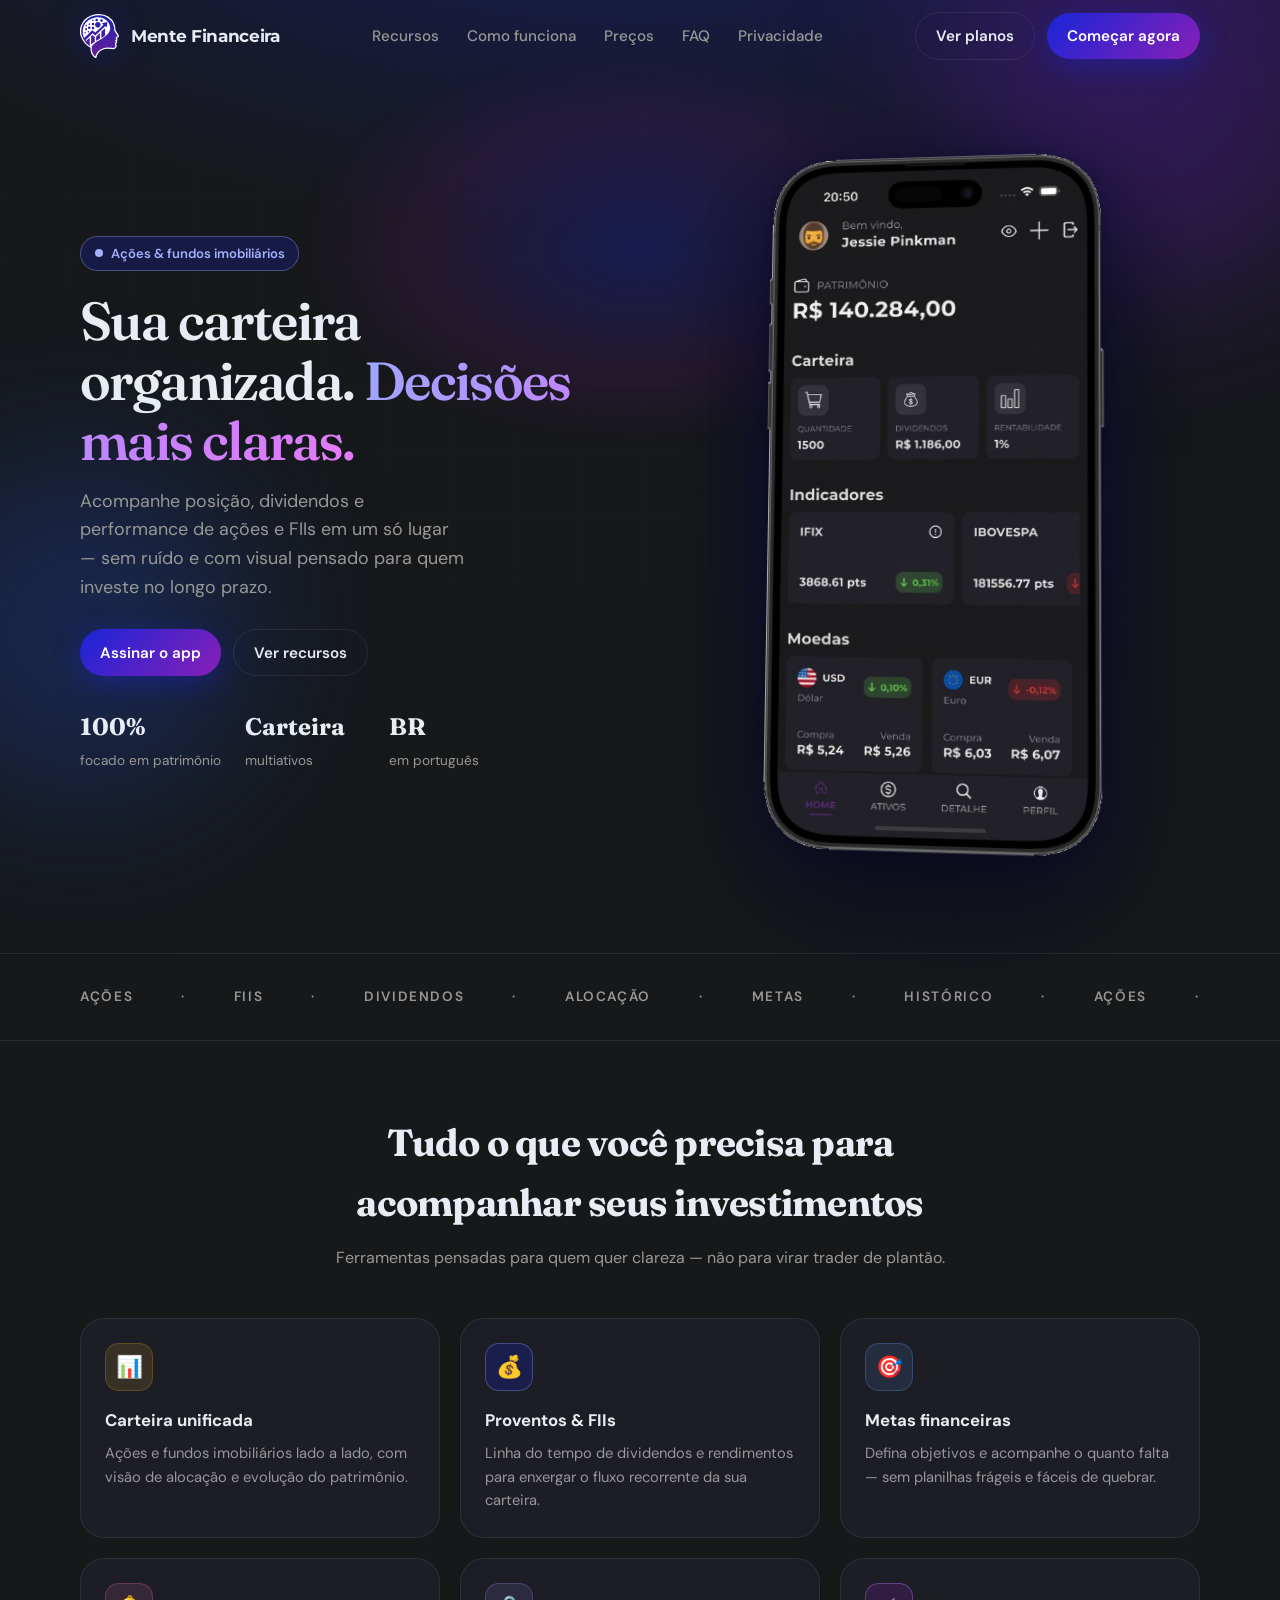
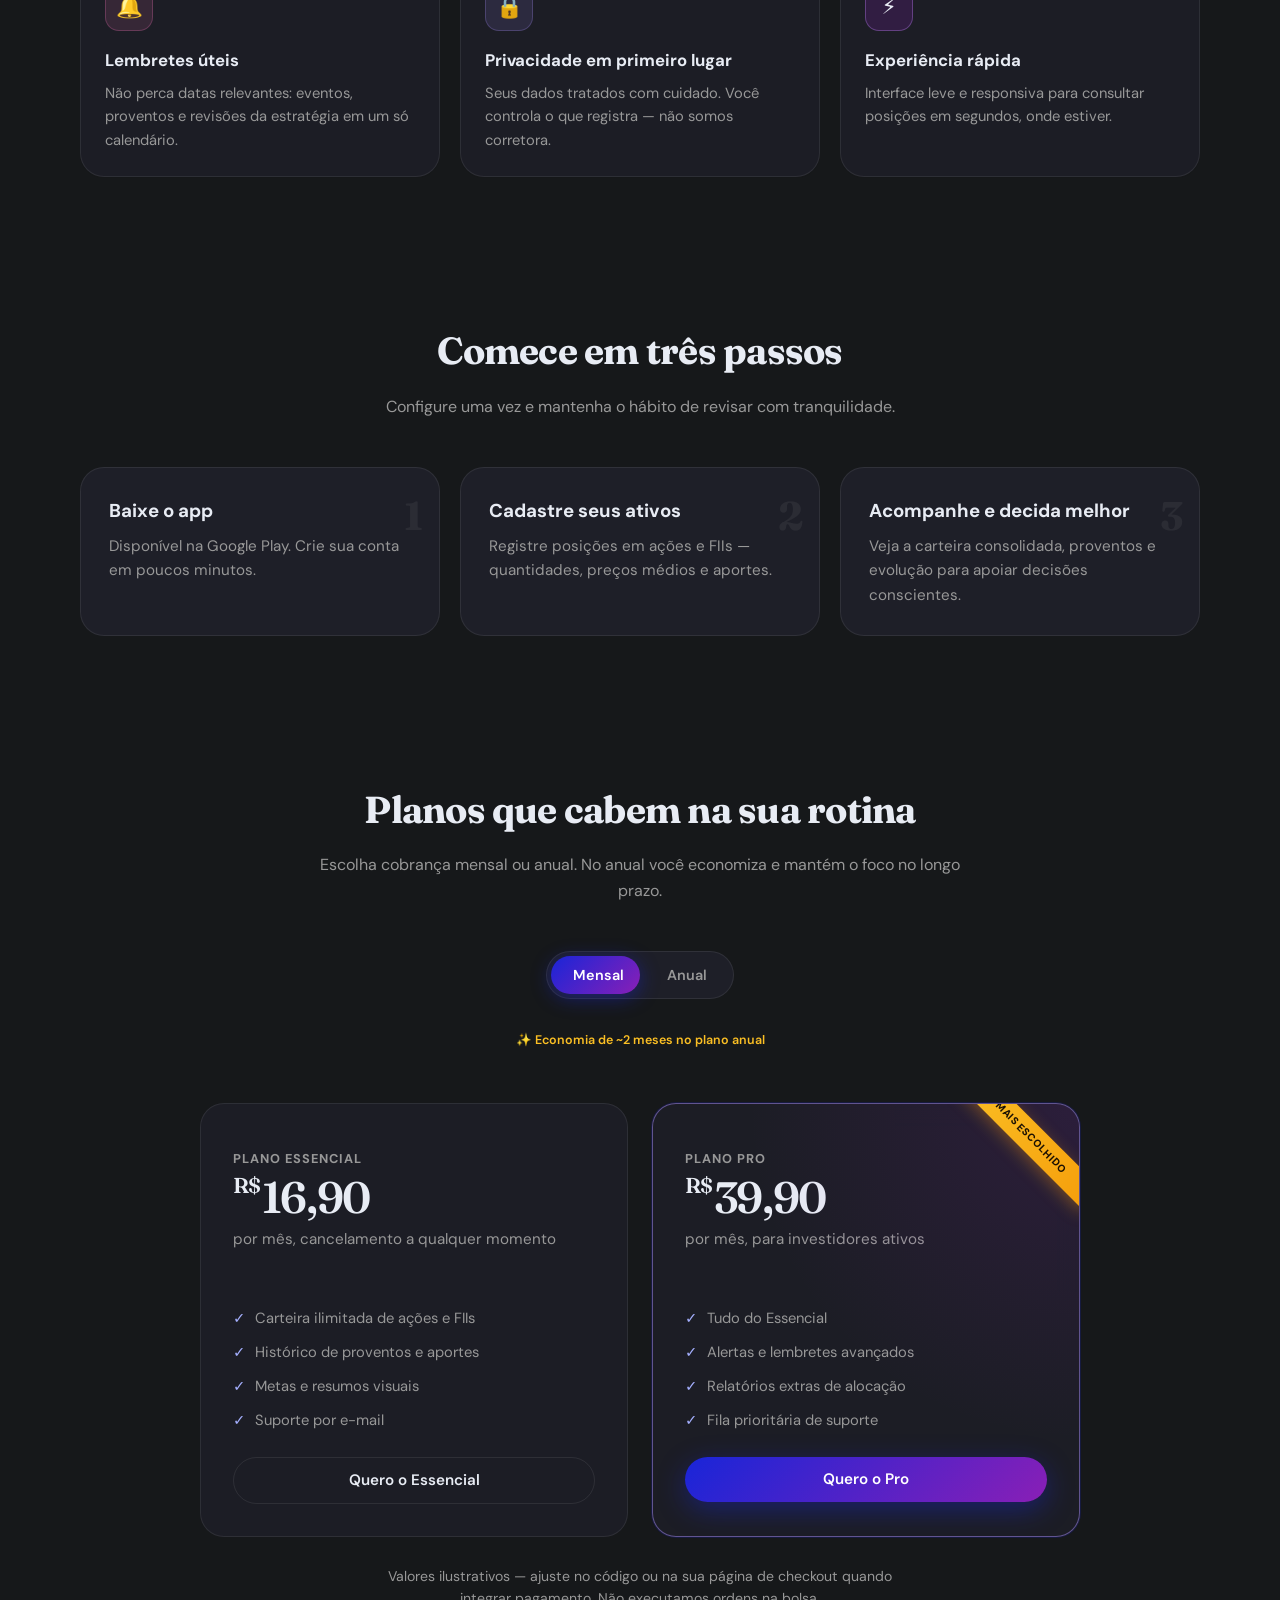
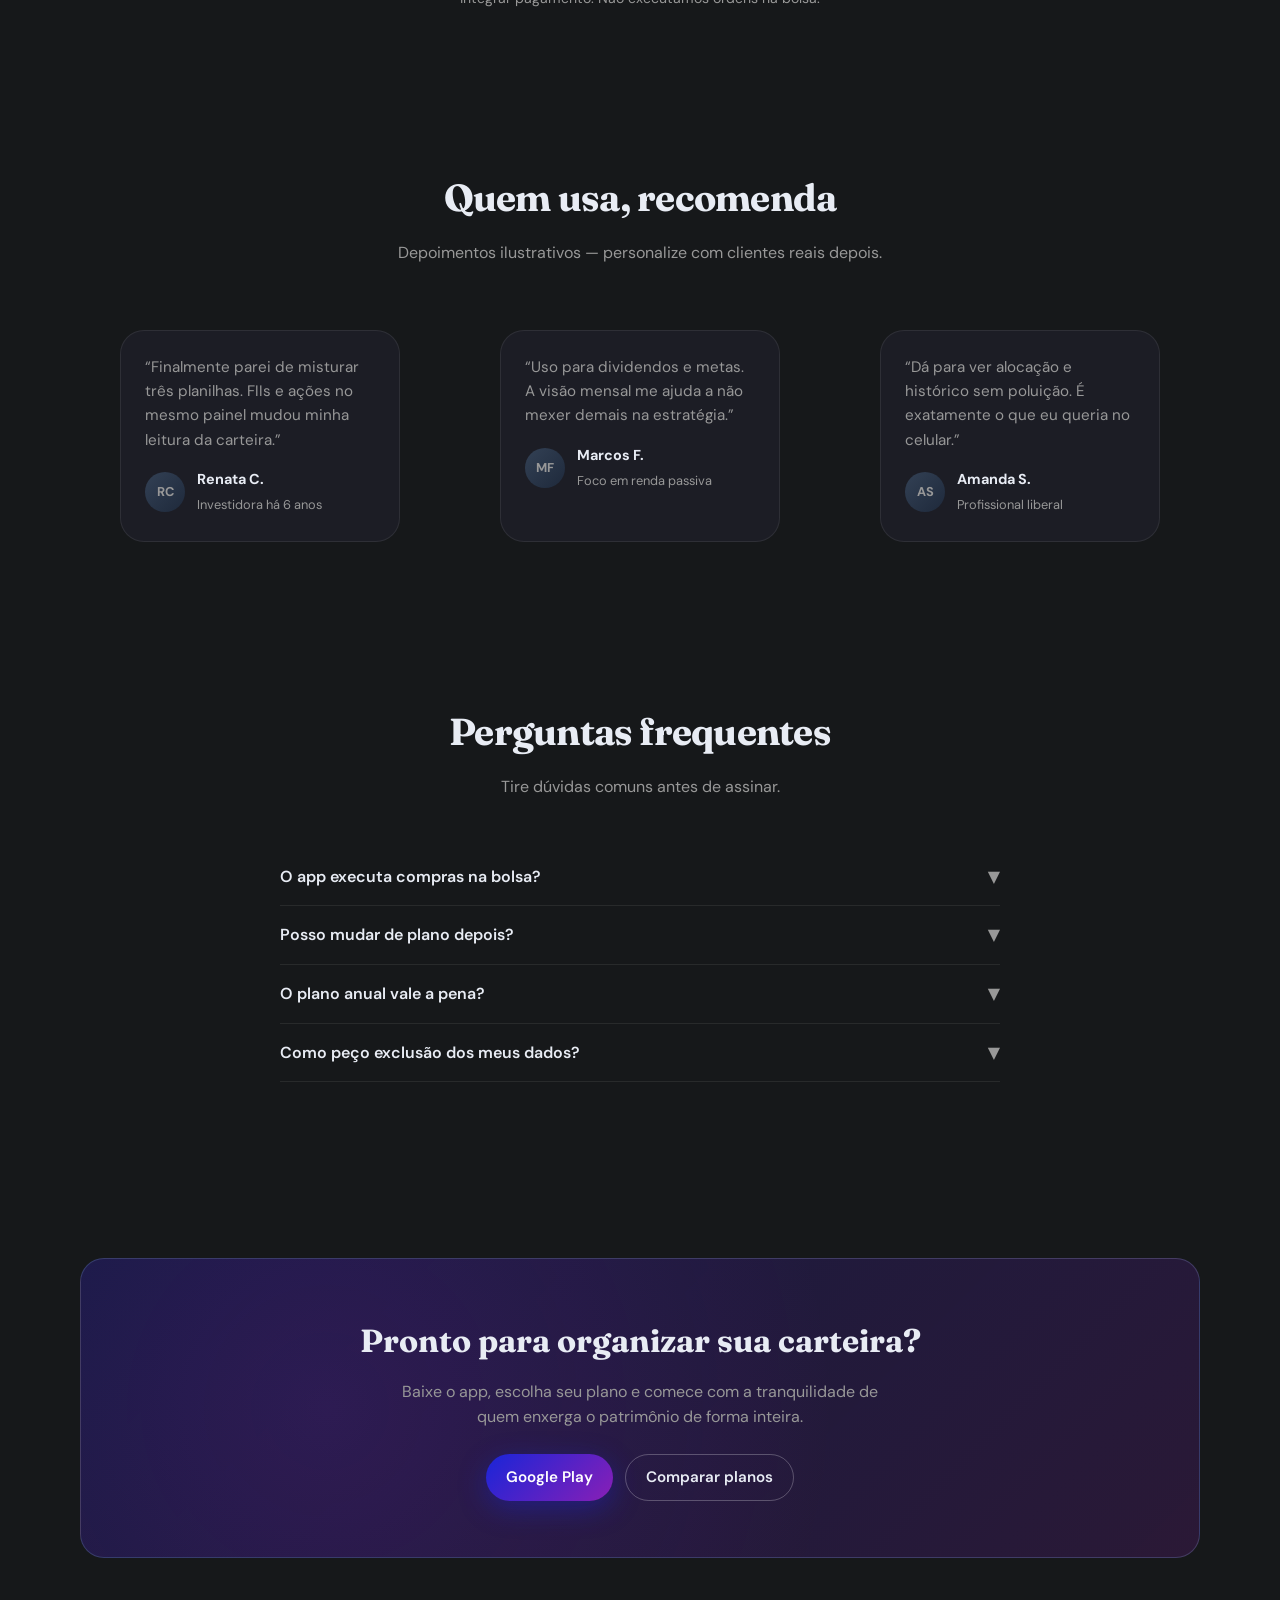
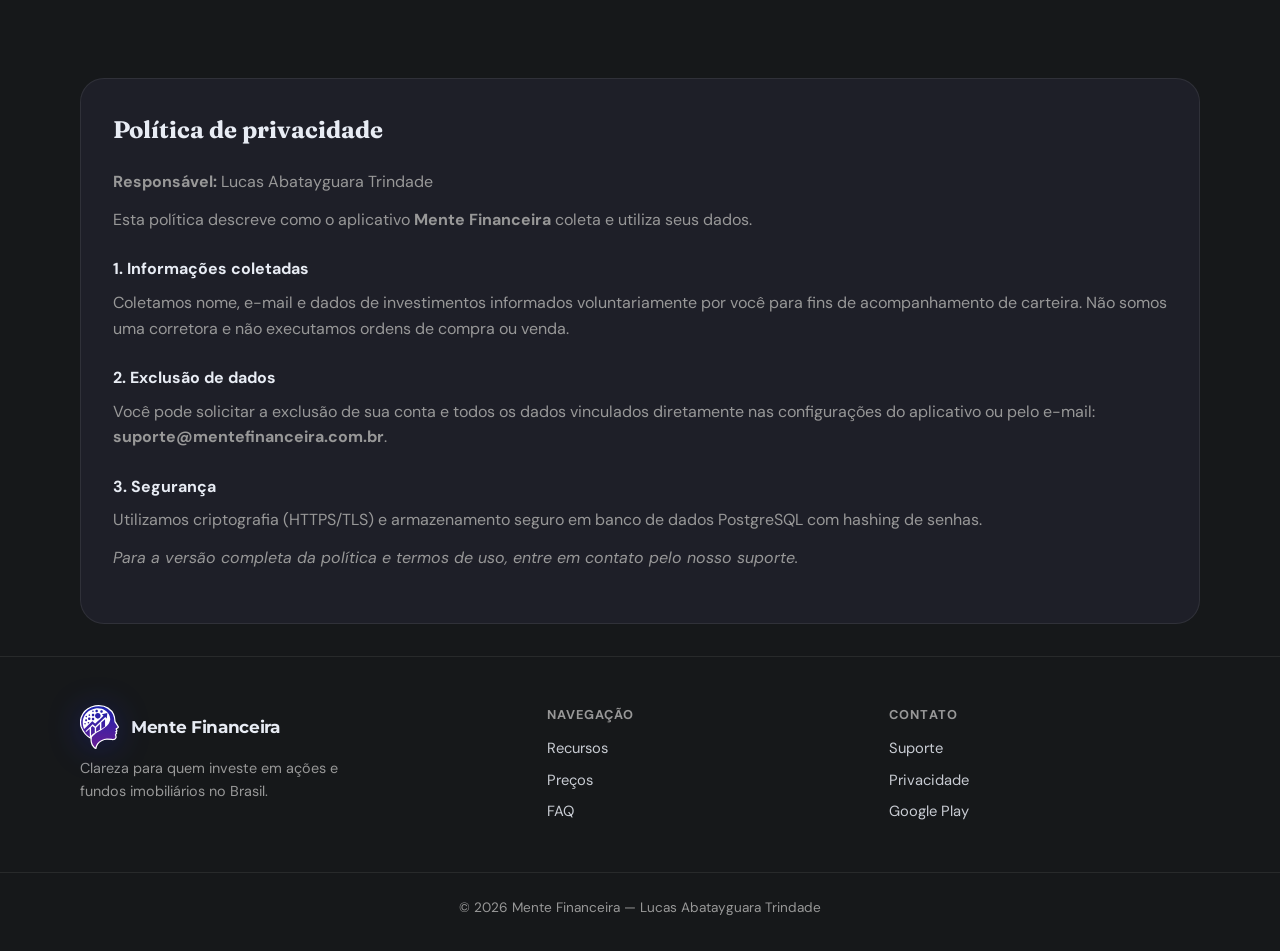
==== commit 6b33099f: "fix: ajustes de performance" ====
--- a/index.html
+++ b/index.html
@@ -8,6 +8,8 @@
       content="Mente Financeira — acompanhe ações e fundos imobiliários com clareza. Planos mensal e anual."
     />
     <title>Mente Financeira — Ações & FIIs na palma da mão</title>
+    <link rel="icon" href="assets/logo.svg" type="image/svg+xml" />
+    <link rel="apple-touch-icon" href="assets/logo.svg" />
     <link rel="preconnect" href="https://fonts.googleapis.com" />
     <link rel="preconnect" href="https://fonts.gstatic.com" crossorigin />
     <link
